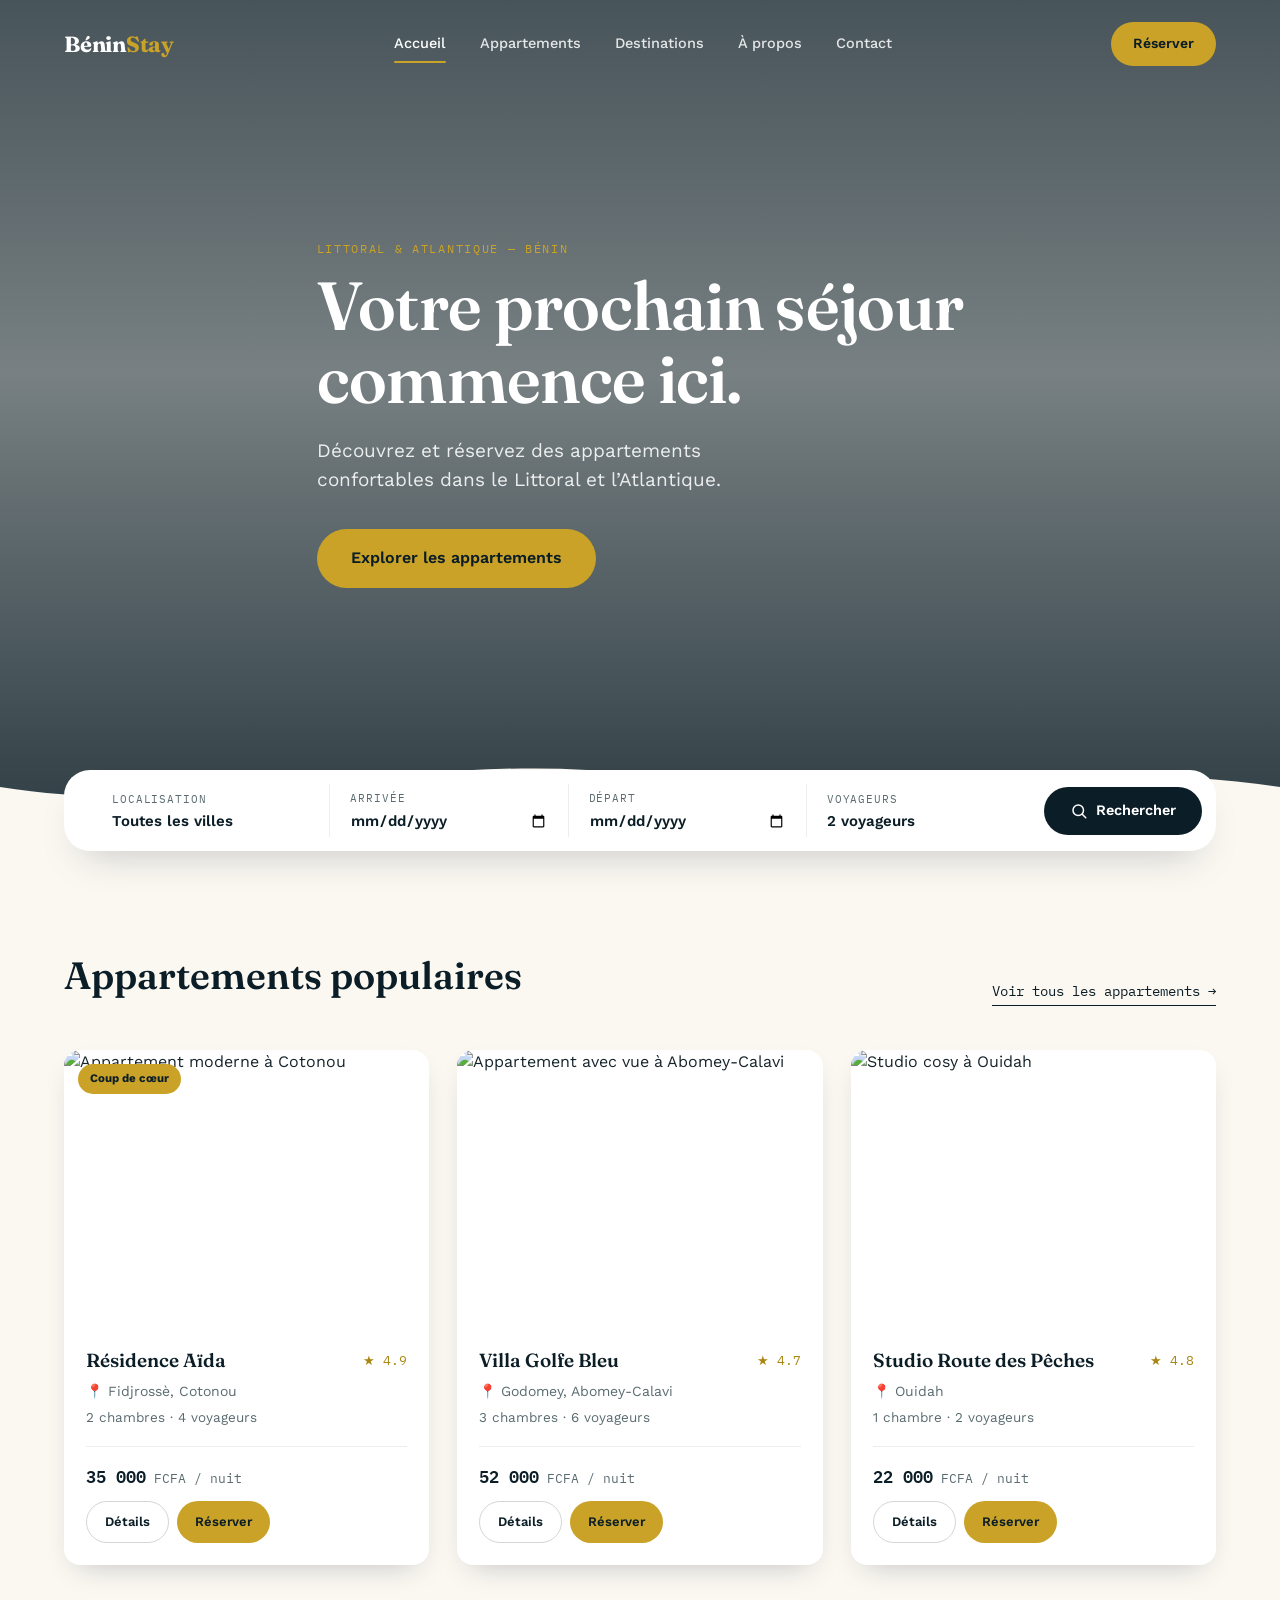
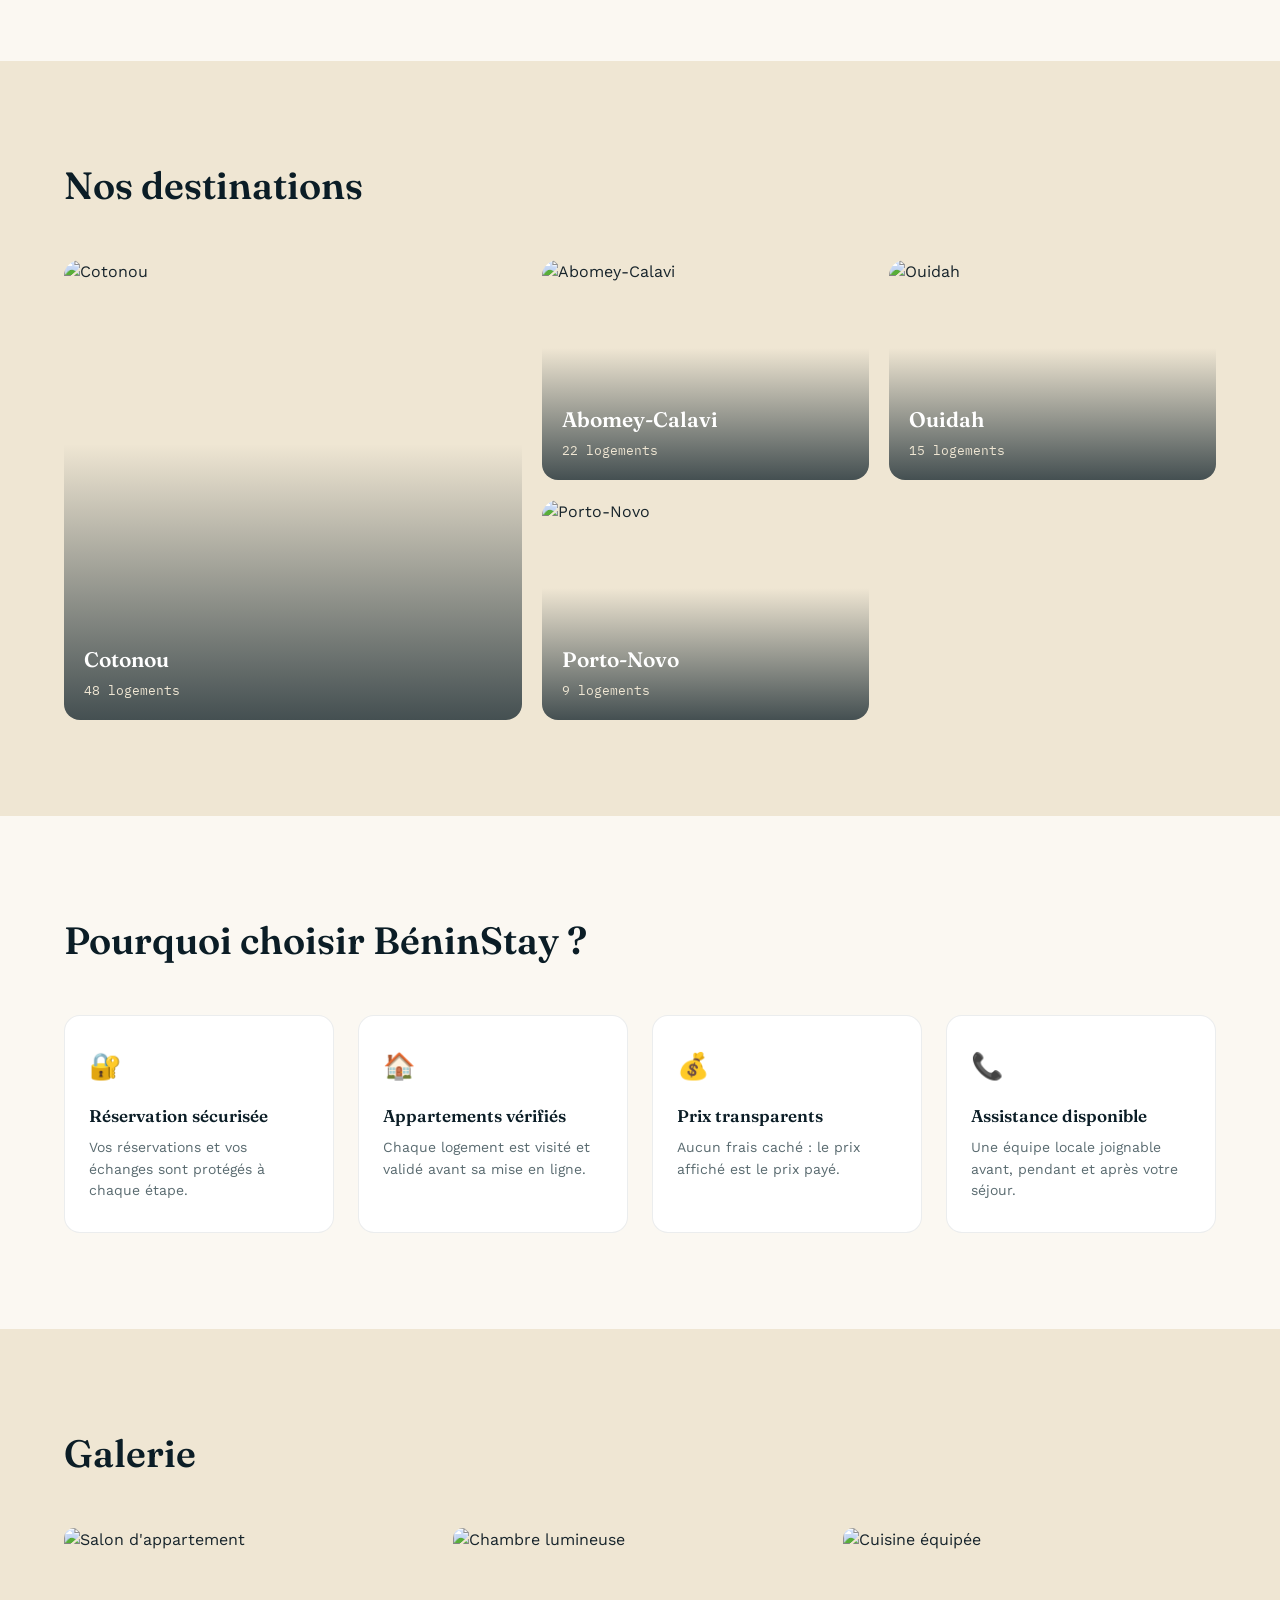
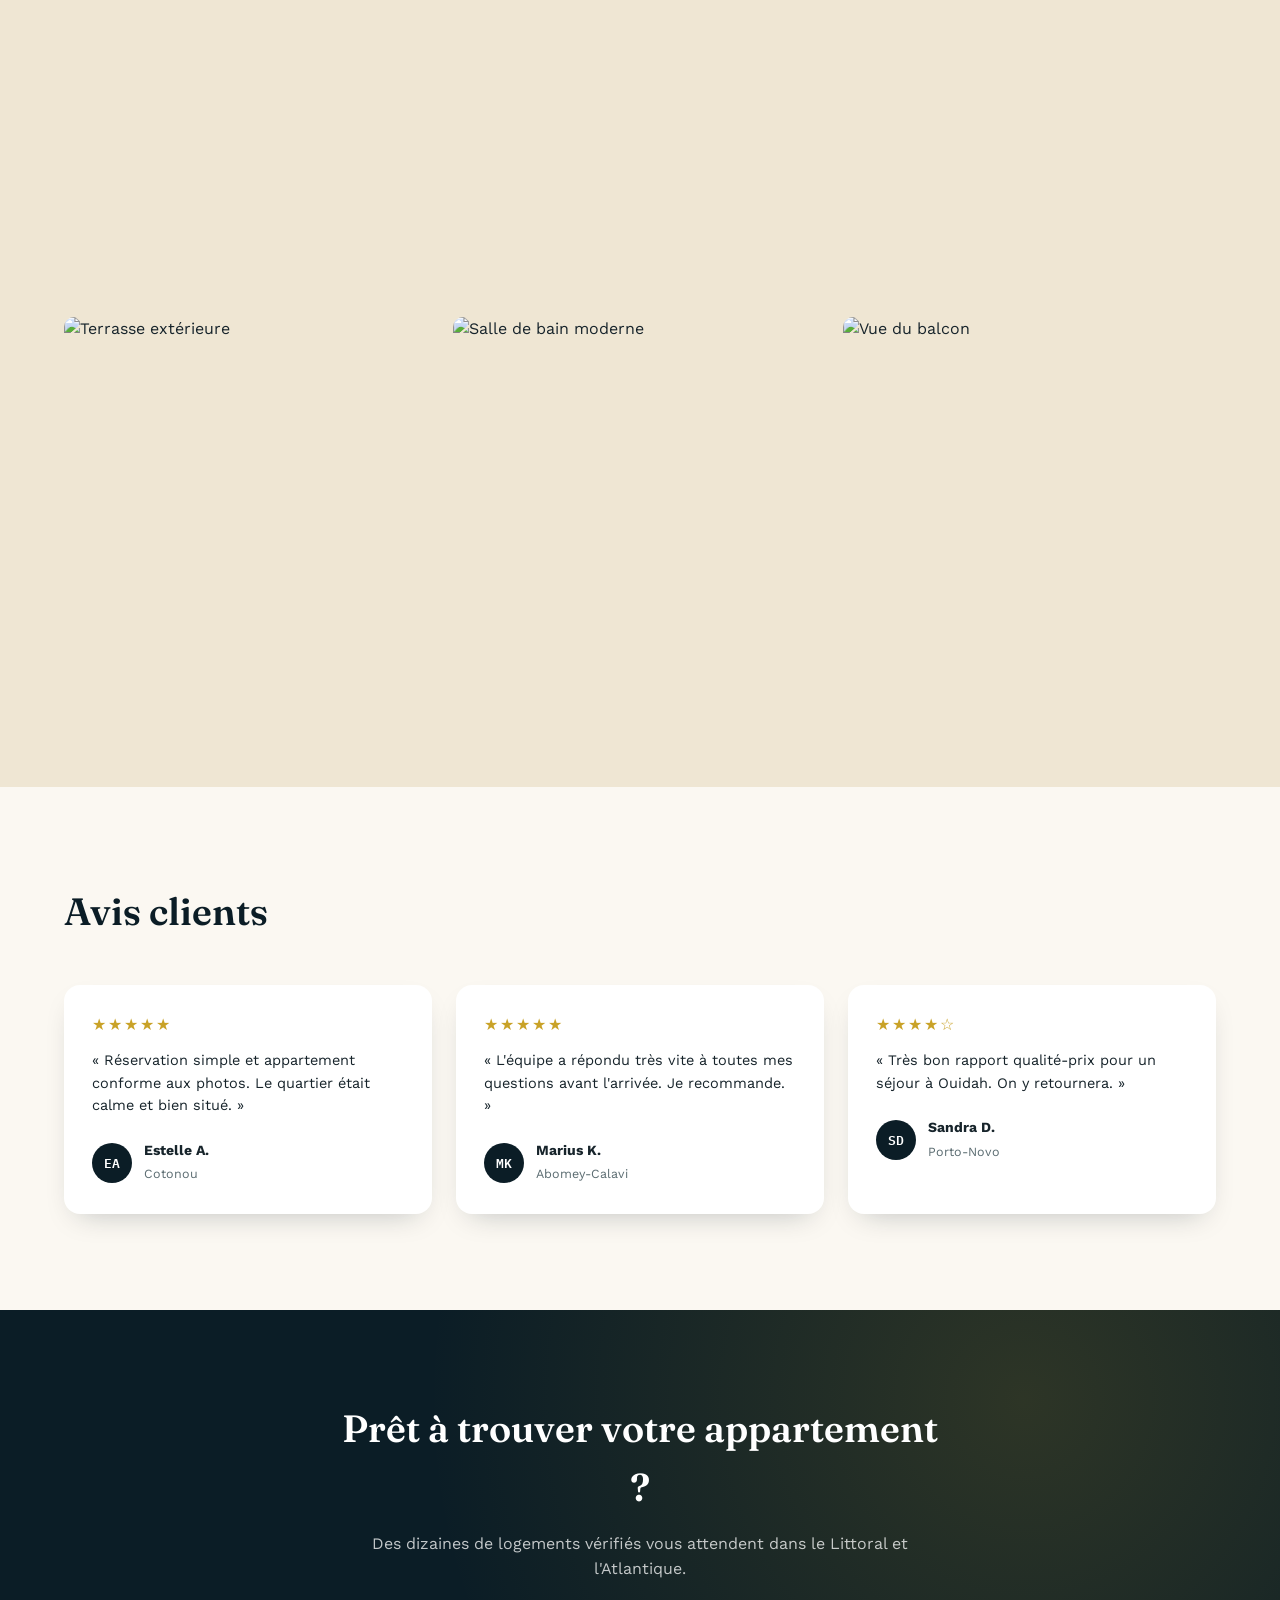
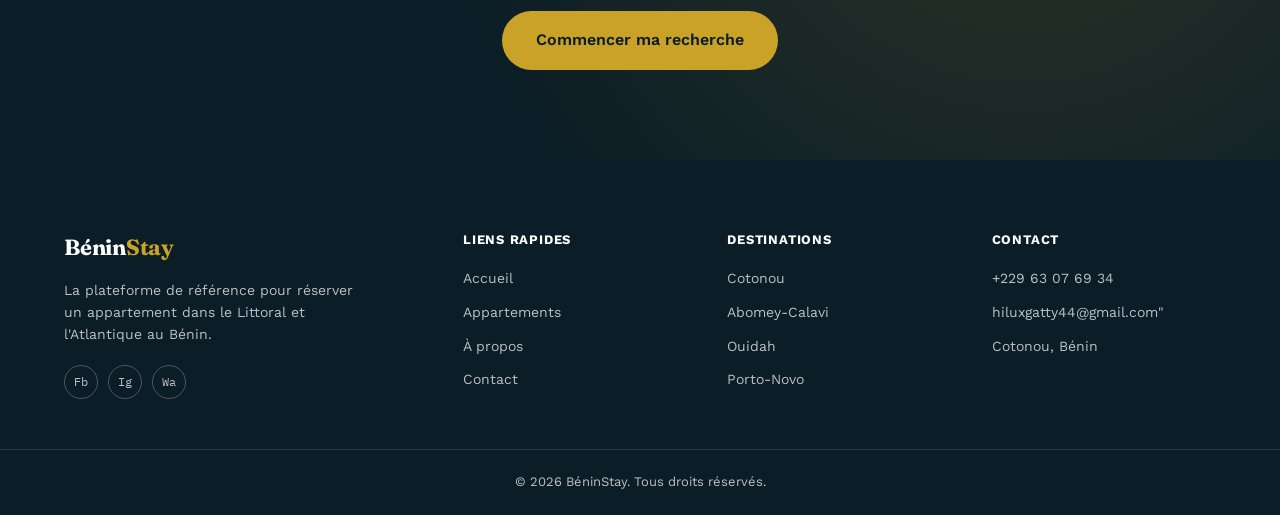
==== index.html @ 26cde263 "Add files via upload" ====
<!DOCTYPE html>
<html lang="fr">

<head>
  <meta charset="UTF-8">
  <meta name="viewport" content="width=device-width, initial-scale=1.0">
  <title>BéninStay — Votre prochain séjour commence ici</title>

  <!-- Polices Google Fonts : Fraunces (titres) + Work Sans (texte) + IBM Plex Mono (prix / données) -->
  <link rel="preconnect" href="https://fonts.googleapis.com">
  <link rel="preconnect" href="https://fonts.gstatic.com" crossorigin>
  <link
    href="https://fonts.googleapis.com/css2?family=Fraunces:ital,opsz,wght@0,9..144,400;0,9..144,600;0,9..144,700;1,9..144,500&family=Work+Sans:wght@400;500;600;700&family=IBM+Plex+Mono:wght@500&display=swap"
    rel="stylesheet">

  <link rel="stylesheet" href="css/style.css">
</head>

<body>

  <!-- ============================== -->
  <!-- NAVBAR -->
  <!-- ============================== -->
  <header class="navbar" id="navbar">
    <div class="navbar__inner">
      <a href="index.html" class="navbar__logo">Bénin<span>Stay</span></a>

      <nav class="navbar__links" id="navLinks">
        <a href="index.html" class="active">Accueil</a>
        <a href="appartements.html">Appartements</a>
        <a href="index.html#destinations">Destinations</a>
        <a href="index.html#apropos">À propos</a>
        <a href="contact.html">Contact</a>
      </nav>

      <div class="navbar__actions">
        <a href="appartements.html" class="btn btn--gold navbar__cta">Réserver</a>
        <!-- Bouton menu mobile (le comportement JS sera ajouté à l'étape suivante) -->
        <button class="navbar__burger" id="navBurger" aria-label="Ouvrir le menu" aria-expanded="false">
          <span></span>
          <span></span>
          <span></span>
        </button>
      </div>
    </div>
  </header>

  <!-- ============================== -->
  <!-- HERO -->
  <!-- ============================== -->
  <section class="hero">
    <div class="hero__media" aria-hidden="true"></div>
    <div class="hero__overlay" aria-hidden="true"></div>

    <div class="hero__content">
      <p class="eyebrow eyebrow--light">Littoral &amp; Atlantique — Bénin</p>
      <h1 class="hero__title">Votre prochain séjour<br> commence ici.</h1>
      <p class="hero__subtitle">Découvrez et réservez des appartements confortables dans le Littoral et l’Atlantique.
      </p>
      <a href="appartements.html" class="btn btn--gold btn--lg">Explorer les appartements</a>
    </div>

    <!-- Signature visuelle : la ligne de côte du golfe de Guinée, qui sépare le hero du reste du site -->
    <svg class="hero__coastline" viewBox="0 0 1440 120" preserveAspectRatio="none" aria-hidden="true">
      <path d="M0,64 C240,110 480,10 720,48 C960,86 1200,20 1440,64 L1440,120 L0,120 Z"></path>
    </svg>
  </section>

  <!-- ============================== -->
  <!-- BARRE DE RECHERCHE -->
  <!-- ============================== -->
  <section class="search-wrap">
    <form class="search-bar" id="searchForm">
      <div class="search-field">
        <label for="searchLocation">Localisation</label>
        <select id="searchLocation" name="localisation">
          <option value="">Toutes les villes</option>
          <option value="cotonou">Cotonou</option>
          <option value="abomey-calavi">Abomey-Calavi</option>
          <option value="ouidah">Ouidah</option>
          <option value="porto-novo">Porto-Novo</option>
          <option value="grand-popo">Grand-Popo</option>
        </select>
      </div>

      <div class="search-divider" aria-hidden="true"></div>

      <div class="search-field">
        <label for="searchCheckin">Arrivée</label>
        <input type="date" id="searchCheckin" name="arrivee">
      </div>

      <div class="search-divider" aria-hidden="true"></div>

      <div class="search-field">
        <label for="searchCheckout">Départ</label>
        <input type="date" id="searchCheckout" name="depart">
      </div>

      <div class="search-divider" aria-hidden="true"></div>

      <div class="search-field">
        <label for="searchGuests">Voyageurs</label>
        <select id="searchGuests" name="voyageurs">
          <option value="1">1 voyageur</option>
          <option value="2" selected>2 voyageurs</option>
          <option value="3">3 voyageurs</option>
          <option value="4">4 voyageurs</option>
          <option value="5+">5 voyageurs et +</option>
        </select>
      </div>

      <button type="submit" class="search-submit" aria-label="Rechercher">
        <svg width="18" height="18" viewBox="0 0 24 24" fill="none" aria-hidden="true">
          <circle cx="11" cy="11" r="7" stroke="currentColor" stroke-width="2" />
          <path d="M21 21L16.65 16.65" stroke="currentColor" stroke-width="2" stroke-linecap="round" />
        </svg>
        <span>Rechercher</span>
      </button>
    </form>
  </section>

  <!-- ============================== -->
  <!-- APPARTEMENTS POPULAIRES -->
  <!-- ============================== -->
  <section class="section" id="appartements">
    <div class="section__head">
      <div>

        <h2 class="section__title">Appartements populaires</h2>
      </div>
      <a href="appartements.html" class="link-arrow">Voir tous les appartements →</a>
    </div>

    <div class="cards-grid">

      <!-- Carte appartement 1 -->
      <article class="apt-card">
        <div class="apt-card__media">
          <img src="https://images.unsplash.com/photo-1502672260266-1c1ef2d93688?auto=format&fit=crop&w=800&q=80"
            alt="Appartement moderne à Cotonou">
          <span class="apt-card__badge">Coup de cœur</span>
        </div>
        <div class="apt-card__body">
          <div class="apt-card__top">
            <h3>Résidence Aïda</h3>
            <span class="apt-card__rating">★ 4.9</span>
          </div>
          <p class="apt-card__location">📍 Fidjrossè, Cotonou</p>
          <p class="apt-card__meta">2 chambres · 4 voyageurs</p>
          <div class="apt-card__bottom">
            <p class="apt-card__price"><span>35 000</span> FCFA / nuit</p>
            <div class="apt-card__actions">
              <a href="details.html" class="btn btn--ghost btn--sm">Détails</a>
              <a href="reservation.html" class="btn btn--gold btn--sm">Réserver</a>
            </div>
          </div>
        </div>
      </article>

      <!-- Carte appartement 2 -->
      <article class="apt-card">
        <div class="apt-card__media">
          <img src="https://images.unsplash.com/photo-1522708323590-d24dbb6b0267?auto=format&fit=crop&w=800&q=80"
            alt="Appartement avec vue à Abomey-Calavi">
        </div>
        <div class="apt-card__body">
          <div class="apt-card__top">
            <h3>Villa Golfe Bleu</h3>
            <span class="apt-card__rating">★ 4.7</span>
          </div>
          <p class="apt-card__location">📍 Godomey, Abomey-Calavi</p>
          <p class="apt-card__meta">3 chambres · 6 voyageurs</p>
          <div class="apt-card__bottom">
            <p class="apt-card__price"><span>52 000</span> FCFA / nuit</p>
            <div class="apt-card__actions">
              <a href="details.html" class="btn btn--ghost btn--sm">Détails</a>
              <a href="reservation.html" class="btn btn--gold btn--sm">Réserver</a>
            </div>
          </div>
        </div>
      </article>

      <!-- Carte appartement 3 -->
      <article class="apt-card">
        <div class="apt-card__media">
          <img src="https://images.unsplash.com/photo-1560448204-e02f11c3d0e2?auto=format&fit=crop&w=800&q=80"
            alt="Studio cosy à Ouidah">
        </div>
        <div class="apt-card__body">
          <div class="apt-card__top">
            <h3>Studio Route des Pêches</h3>
            <span class="apt-card__rating">★ 4.8</span>
          </div>
          <p class="apt-card__location">📍 Ouidah</p>
          <p class="apt-card__meta">1 chambre · 2 voyageurs</p>
          <div class="apt-card__bottom">
            <p class="apt-card__price"><span>22 000</span> FCFA / nuit</p>
            <div class="apt-card__actions">
              <a href="details.html" class="btn btn--ghost btn--sm">Détails</a>
              <a href="reservation.html" class="btn btn--gold btn--sm">Réserver</a>
            </div>
          </div>
        </div>
      </article>

    </div>
  </section>

  <!-- ============================== -->
  <!-- DESTINATIONS -->
  <!-- ============================== -->
  <section class="section section--tint" id="destinations">
    <div class="section__head">
      <div>

        <h2 class="section__title">Nos destinations</h2>
      </div>
    </div>

    <div class="dest-grid">
      <a href="appartements.html" class="dest-card dest-card--lg">
        <img src="https://images.unsplash.com/photo-1580746738099-8b9a5137ac93?auto=format&fit=crop&w=900&q=80"
          alt="Cotonou">
        <div class="dest-card__label">
          <h3>Cotonou</h3>
          <span>48 logements</span>
        </div>
      </a>
      <a href="appartements.html" class="dest-card">
        <img src="https://images.unsplash.com/photo-1571003123894-1f0594d2b5d9?auto=format&fit=crop&w=600&q=80"
          alt="Abomey-Calavi">
        <div class="dest-card__label">
          <h3>Abomey-Calavi</h3>
          <span>22 logements</span>
        </div>
      </a>
      <a href="appartements.html" class="dest-card">
        <img src="https://images.unsplash.com/photo-1518709268805-4e9042af2176?auto=format&fit=crop&w=600&q=80"
          alt="Ouidah">
        <div class="dest-card__label">
          <h3>Ouidah</h3>
          <span>15 logements</span>
        </div>
      </a>
      <a href="appartements.html" class="dest-card">
        <img src="https://images.unsplash.com/photo-1501594907352-04cda38ebc29?auto=format&fit=crop&w=600&q=80"
          alt="Porto-Novo">
        <div class="dest-card__label">
          <h3>Porto-Novo</h3>
          <span>9 logements</span>
        </div>
      </a>
    </div>
  </section>

  <!-- ============================== -->
  <!-- POURQUOI BÉNINSTAY -->
  <!-- ============================== -->
  <section class="section" id="apropos">
    <div class="section__head">
      <div>

        <h2 class="section__title">Pourquoi choisir BéninStay ?</h2>
      </div>
    </div>

    <div class="features-grid">
      <div class="feature">
        <div class="feature__icon">🔐</div>
        <h3>Réservation sécurisée</h3>
        <p>Vos réservations et vos échanges sont protégés à chaque étape.</p>
      </div>
      <div class="feature">
        <div class="feature__icon">🏠</div>
        <h3>Appartements vérifiés</h3>
        <p>Chaque logement est visité et validé avant sa mise en ligne.</p>
      </div>
      <div class="feature">
        <div class="feature__icon">💰</div>
        <h3>Prix transparents</h3>
        <p>Aucun frais caché : le prix affiché est le prix payé.</p>
      </div>
      <div class="feature">
        <div class="feature__icon">📞</div>
        <h3>Assistance disponible</h3>
        <p>Une équipe locale joignable avant, pendant et après votre séjour.</p>
      </div>
    </div>
  </section>

  <!-- ============================== -->
  <!-- GALERIE -->
  <!-- ============================== -->
  <section class="section section--tint">
    <div class="section__head">
      <div>

        <h2 class="section__title">Galerie</h2>
      </div>
    </div>

    <div class="gallery">
      <div class="gallery__item"><img
          src="https://images.unsplash.com/photo-1505691938895-1758d7feb511?auto=format&fit=crop&w=600&q=80"
          alt="Salon d'appartement"></div>
      <div class="gallery__item"><img
          src="https://images.unsplash.com/photo-1522771739844-6a9f6d5f14af?auto=format&fit=crop&w=600&q=80"
          alt="Chambre lumineuse"></div>
      <div class="gallery__item"><img
          src="https://images.unsplash.com/photo-1493809842364-78817add7ffb?auto=format&fit=crop&w=600&q=80"
          alt="Cuisine équipée"></div>
      <div class="gallery__item"><img
          src="https://images.unsplash.com/photo-1493663284031-b7e3aefcae8e?auto=format&fit=crop&w=600&q=80"
          alt="Terrasse extérieure"></div>
      <div class="gallery__item"><img
          src="https://images.unsplash.com/photo-1484154218962-a197022b5858?auto=format&fit=crop&w=600&q=80"
          alt="Salle de bain moderne"></div>
      <div class="gallery__item"><img
          src="https://images.unsplash.com/photo-1512918728675-ed5a9ecdebfd?auto=format&fit=crop&w=600&q=80"
          alt="Vue du balcon"></div>
    </div>
  </section>

  <!-- ============================== -->
  <!-- AVIS CLIENTS -->
  <!-- ============================== -->
  <section class="section">
    <div class="section__head">
      <div>

        <h2 class="section__title">Avis clients</h2>
      </div>
    </div>

    <div class="testimonials">
      <article class="testimonial">
        <p class="testimonial__stars">★★★★★</p>
        <p class="testimonial__text">« Réservation simple et appartement conforme aux photos. Le quartier était calme et
          bien situé. »</p>
        <div class="testimonial__author">
          <div class="testimonial__avatar">EA</div>
          <div>
            <strong>Estelle A.</strong>
            <span>Cotonou</span>
          </div>
        </div>
      </article>

      <article class="testimonial">
        <p class="testimonial__stars">★★★★★</p>
        <p class="testimonial__text">« L'équipe a répondu très vite à toutes mes questions avant l'arrivée. Je
          recommande. »</p>
        <div class="testimonial__author">
          <div class="testimonial__avatar">MK</div>
          <div>
            <strong>Marius K.</strong>
            <span>Abomey-Calavi</span>
          </div>
        </div>
      </article>

      <article class="testimonial">
        <p class="testimonial__stars">★★★★☆</p>
        <p class="testimonial__text">« Très bon rapport qualité-prix pour un séjour à Ouidah. On y retournera. »</p>
        <div class="testimonial__author">
          <div class="testimonial__avatar">SD</div>
          <div>
            <strong>Sandra D.</strong>
            <span>Porto-Novo</span>
          </div>
        </div>
      </article>
    </div>
  </section>

  <!-- ============================== -->
  <!-- CALL TO ACTION -->
  <!-- ============================== -->
  <section class="cta">
    <div class="cta__inner">
      <h2>Prêt à trouver votre appartement ?</h2>
      <p>Des dizaines de logements vérifiés vous attendent dans le Littoral et l'Atlantique.</p>
      <a href="appartements.html" class="btn btn--gold btn--lg">Commencer ma recherche</a>
    </div>
  </section>

  <!-- ============================== -->
  <!-- FOOTER -->
  <!-- ============================== -->
  <footer class="footer">
    <div class="footer__inner">
      <div class="footer__brand">
        <a href="index.html" class="navbar__logo navbar__logo--footer">Bénin<span>Stay</span></a>
        <p>La plateforme de référence pour réserver un appartement dans le Littoral et l'Atlantique au Bénin.</p>
        <div class="footer__social">
          <a href="#" aria-label="Facebook">Fb</a>
          <a href="#" aria-label="Instagram">Ig</a>
          <a href="#" aria-label="WhatsApp">Wa</a>
        </div>
      </div>

      <div class="footer__col">
        <h4>Liens rapides</h4>
        <a href="index.html">Accueil</a>
        <a href="appartements.html">Appartements</a>
        <a href="index.html#apropos">À propos</a>
        <a href="contact.html">Contact</a>
      </div>

      <div class="footer__col">
        <h4>Destinations</h4>
        <a href="appartements.html">Cotonou</a>
        <a href="appartements.html">Abomey-Calavi</a>
        <a href="appartements.html">Ouidah</a>
        <a href="appartements.html">Porto-Novo</a>
      </div>

      <div class="footer__col">
        <h4>Contact</h4>
        <a href="tel:+2290163076934">+229 63 07 69 34</a>
        <a href="hiluxgatty44@gmail.com">hiluxgatty44@gmail.com"</a>
        <span>Cotonou, Bénin</span>
      </div>
    </div>

    <div class="footer__bottom">
      <p>© 2026 BéninStay. Tous droits réservés.</p>
    </div>
  </footer>

  <script src="js/script.js"></script>
</body>

</html>
---- css/style.css ----
/* ====================================================================
   BÉNINSTAY — style.css
   Palette : nuit du golfe (bleu très foncé), sable clair, or, teal océan
   Typo : Fraunces (titres) / Work Sans (texte) / IBM Plex Mono (prix)
   ==================================================================== */

/* ---------- 1. VARIABLES ---------- */
:root {
  /* Couleurs */
  --color-ink: #0B1D26;        /* bleu nuit profond - fonds sombres, texte fort */
  --color-ink-soft: #16303D;   /* variante un peu plus claire pour dégradés */
  --color-sand: #FBF8F2;       /* fond clair principal */
  --color-sand-deep: #EFE6D3;  /* fond clair alterné (sections "tint") */
  --color-gold: #C9A227;       /* accent chaleureux - CTA, prix, détails */
  --color-gold-dark: #A9860F;
  --color-teal: #1F6F63;       /* accent océan - liens, badges */
  --color-text: #17242B;       /* texte principal sur fond clair */
  --color-text-muted: #5A6B70;
  --color-white: #FFFFFF;

  /* Typo */
  --font-display: "Fraunces", serif;
  --font-body: "Work Sans", sans-serif;
  --font-mono: "IBM Plex Mono", monospace;

  /* Rayons / ombres */
  --radius-sm: 10px;
  --radius-md: 16px;
  --radius-lg: 26px;
  --shadow-soft: 0 20px 40px -20px rgba(11, 29, 38, 0.25);
  --shadow-card: 0 12px 30px -14px rgba(11, 29, 38, 0.28);

  --container-w: 1200px;
}

/* ---------- 2. RESET ---------- */
* { margin: 0; padding: 0; box-sizing: border-box; }

html { scroll-behavior: smooth; }

body {
  font-family: var(--font-body);
  color: var(--color-text);
  background: var(--color-sand);
  line-height: 1.55;
  overflow-x: hidden; /* évite tout débordement horizontal sur mobile */
}

img { display: block; max-width: 100%; }

a { text-decoration: none; color: inherit; }

ul { list-style: none; }

button { font-family: inherit; cursor: pointer; border: none; background: none; }

h1, h2, h3 { font-family: var(--font-display); font-weight: 600; color: var(--color-ink); }

/* conteneur générique centré */
.section {
  padding: 96px 24px;
  max-width: var(--container-w);
  margin: 0 auto;
}
.section--tint { background: var(--color-sand-deep); max-width: none; padding-left: 0; padding-right: 0; }
.section--tint > * { max-width: var(--container-w); margin-left: auto; margin-right: auto; padding-left: 24px; padding-right: 24px; }

.eyebrow {
  font-family: var(--font-mono);
  font-size: 12px;
  letter-spacing: 0.14em;
  text-transform: uppercase;
  color: var(--color-teal);
  margin-bottom: 10px;
}
.eyebrow--light { color: var(--color-gold); }

.section__head {
  display: flex;
  align-items: flex-end;
  justify-content: space-between;
  gap: 24px;
  margin-bottom: 44px;
  flex-wrap: wrap;
}
.section__title { font-size: clamp(28px, 3.4vw, 38px); }

.link-arrow {
  font-family: var(--font-mono);
  font-size: 14px;
  color: var(--color-ink);
  border-bottom: 1px solid var(--color-ink);
  padding-bottom: 2px;
  white-space: nowrap;
  transition: color .2s ease, border-color .2s ease;
}
.link-arrow:hover { color: var(--color-gold-dark); border-color: var(--color-gold-dark); }

/* ---------- 3. BOUTONS ---------- */
.btn {
  display: inline-flex;
  align-items: center;
  justify-content: center;
  gap: 8px;
  padding: 14px 28px;
  border-radius: 999px;
  font-weight: 600;
  font-size: 15px;
  transition: transform .2s ease, box-shadow .2s ease, background .2s ease, color .2s ease;
  white-space: nowrap;
}
.btn--gold {
  background: var(--color-gold);
  color: var(--color-ink);
}
.btn--gold:hover { background: var(--color-gold-dark); transform: translateY(-2px); box-shadow: var(--shadow-soft); }

.btn--ghost {
  background: transparent;
  color: var(--color-ink);
  border: 1.5px solid rgba(11, 29, 38, 0.18);
}
.btn--ghost:hover { border-color: var(--color-ink); }

.btn--lg { padding: 17px 34px; font-size: 16px; }
.btn--sm { padding: 10px 18px; font-size: 13px; }

/* ---------- 4. NAVBAR ---------- */
.navbar {
  position: fixed;
  top: 0;
  left: 0;
  right: 0;
  z-index: 100;
  padding: 22px 0;
  transition: background .3s ease, padding .3s ease, box-shadow .3s ease;
}
.navbar__inner {
  max-width: var(--container-w);
  margin: 0 auto;
  padding: 0 24px;
  display: flex;
  align-items: center;
  justify-content: space-between;
  gap: 24px;
}

.navbar__logo {
  font-family: var(--font-display);
  font-size: 22px;
  font-weight: 700;
  color: var(--color-white);
  letter-spacing: -0.01em;
}
.navbar__logo span { color: var(--color-gold); }
.navbar__logo--footer { color: var(--color-white); }

.navbar__links {
  display: flex;
  align-items: center;
  gap: 34px;
}
.navbar__links a {
  font-size: 14.5px;
  font-weight: 500;
  color: rgba(255,255,255,0.85);
  position: relative;
  padding: 4px 0;
}
.navbar__links a.active,
.navbar__links a:hover { color: var(--color-white); }
.navbar__links a.active::after {
  content: "";
  position: absolute;
  left: 0; right: 0; bottom: -4px;
  height: 2px;
  background: var(--color-gold);
  border-radius: 2px;
}

.navbar__actions { display: flex; align-items: center; gap: 18px; }
.navbar__cta { padding: 11px 22px; font-size: 14px; }

/* burger (mobile) : structure prête, comportement ajouté à l'étape JS */
.navbar__burger {
  display: none;
  flex-direction: column;
  gap: 5px;
  width: 26px;
}
.navbar__burger span {
  height: 2px;
  width: 100%;
  background: var(--color-white);
  border-radius: 2px;
}

/* état "scrolled" : sera ajouté en JS pour rendre la navbar opaque au défilement */
.navbar.is-scrolled {
  background: rgba(11, 29, 38, 0.92);
  backdrop-filter: blur(10px);
  padding: 14px 0;
  box-shadow: var(--shadow-card);
}

/* ---------- 5. HERO ---------- */
.hero {
  position: relative;
  min-height: 92vh;
  display: flex;
  align-items: center;
  overflow: hidden;
}
.hero__media {
  position: absolute;
  inset: 0;
  background-image: url("https://images.unsplash.com/photo-1600607687939-ce8a6c25118c?auto=format&fit=crop&w=1600&q=80");
  background-size: cover;
  background-position: center;
  transform: scale(1.06);
  animation: heroZoom 16s ease-in-out infinite alternate;
}
@keyframes heroZoom {
  from { transform: scale(1.06); }
  to   { transform: scale(1); }
}
.hero__overlay {
  position: absolute;
  inset: 0;
  background: linear-gradient(180deg, rgba(11,29,38,0.75) 0%, rgba(11,29,38,0.55) 45%, rgba(11,29,38,0.85) 100%);
}

.hero__content {
  position: relative;
  z-index: 2;
  max-width: var(--container-w);
  margin: 0 auto;
  padding: 0 24px;
  color: var(--color-white);
  animation: heroRise 1s ease both;
}
@keyframes heroRise {
  from { opacity: 0; transform: translateY(18px); }
  to   { opacity: 1; transform: translateY(0); }
}

.hero__title {
  color: var(--color-white);
  font-size: clamp(38px, 6vw, 68px);
  line-height: 1.08;
  letter-spacing: -0.01em;
  margin-bottom: 20px;
}
.hero__subtitle {
  font-size: clamp(16px, 1.6vw, 19px);
  color: rgba(255,255,255,0.88);
  max-width: 480px;
  margin-bottom: 34px;
}

/* signature : ligne de côte du golfe de Guinée en bas du hero */
.hero__coastline {
  position: absolute;
  left: 0; right: 0; bottom: -1px;
  width: 100%;
  height: 90px;
  fill: var(--color-sand);
  z-index: 2;
}

/* ---------- 6. BARRE DE RECHERCHE ---------- */
.search-wrap {
  position: relative;
  z-index: 5;
  max-width: var(--container-w);
  margin: -58px auto 0;
  padding: 0 24px;
}
.search-bar {
  background: var(--color-white);
  border-radius: var(--radius-lg);
  box-shadow: var(--shadow-soft);
  padding: 14px 14px 14px 28px;
  display: flex;
  align-items: center;
  gap: 0;
}
.search-field {
  flex: 1;
  display: flex;
  flex-direction: column;
  gap: 4px;
  padding: 6px 20px;
}
.search-field label {
  font-family: var(--font-mono);
  font-size: 11px;
  text-transform: uppercase;
  letter-spacing: 0.08em;
  color: var(--color-text-muted);
}
.search-field select,
.search-field input {
  border: none;
  font-family: var(--font-body);
  font-size: 15px;
  font-weight: 600;
  color: var(--color-ink);
  background: transparent;
  appearance: none;
}
.search-field select:focus,
.search-field input:focus { outline: none; }

.search-divider {
  width: 1px;
  align-self: stretch;
  background: rgba(11,29,38,0.08);
}

.search-submit {
  display: flex;
  align-items: center;
  gap: 8px;
  background: var(--color-ink);
  color: var(--color-white);
  padding: 15px 26px;
  border-radius: 999px;
  font-weight: 600;
  font-size: 14.5px;
  flex-shrink: 0;
  transition: background .2s ease, transform .2s ease;
}
.search-submit:hover { background: var(--color-teal); transform: translateY(-2px); }

/* ---------- 7. CARTES APPARTEMENT ---------- */
.cards-grid {
  display: grid;
  grid-template-columns: repeat(3, 1fr);
  gap: 28px;
}

.apt-card {
  background: var(--color-white);
  border-radius: var(--radius-md);
  overflow: hidden;
  box-shadow: var(--shadow-card);
  transition: transform .3s ease, box-shadow .3s ease;
}
.apt-card:hover {
  transform: translateY(-6px);
  box-shadow: 0 24px 44px -18px rgba(11,29,38,0.32);
}

.apt-card__media { position: relative; aspect-ratio: 4/3; overflow: hidden; }
.apt-card__media img { width: 100%; height: 100%; object-fit: cover; transition: transform .5s ease; }
.apt-card:hover .apt-card__media img { transform: scale(1.08); }

.apt-card__badge {
  position: absolute;
  top: 14px; left: 14px;
  background: var(--color-gold);
  color: var(--color-ink);
  font-size: 11.5px;
  font-weight: 700;
  padding: 6px 12px;
  border-radius: 999px;
}

.apt-card__body { padding: 22px; }
.apt-card__top { display: flex; align-items: center; justify-content: space-between; gap: 10px; margin-bottom: 6px; }
.apt-card__top h3 { font-size: 19px; }
.apt-card__rating { font-family: var(--font-mono); font-size: 13px; color: var(--color-gold-dark); }

.apt-card__location { font-size: 14px; color: var(--color-text-muted); margin-bottom: 4px; }
.apt-card__meta { font-size: 13.5px; color: var(--color-text-muted); margin-bottom: 18px; }

.apt-card__bottom {
  display: flex;
  align-items: center;
  justify-content: space-between;
  gap: 12px;
  padding-top: 16px;
  border-top: 1px solid rgba(11,29,38,0.08);
  flex-wrap: wrap;
}
.apt-card__price { font-family: var(--font-mono); font-size: 13px; color: var(--color-text-muted); }
.apt-card__price span { font-size: 17px; font-weight: 600; color: var(--color-ink); }
.apt-card__actions { display: flex; gap: 8px; }

/* ---------- 8. DESTINATIONS ---------- */
.dest-grid {
  display: grid;
  grid-template-columns: 1.4fr 1fr 1fr;
  grid-template-rows: 1fr 1fr;
  gap: 20px;
}
.dest-card--lg { grid-row: span 2; }

.dest-card {
  position: relative;
  border-radius: var(--radius-md);
  overflow: hidden;
  min-height: 220px;
  display: block;
}
.dest-card img { width: 100%; height: 100%; object-fit: cover; position: absolute; inset: 0; transition: transform .5s ease; }
.dest-card:hover img { transform: scale(1.07); }
.dest-card::after {
  content: "";
  position: absolute; inset: 0;
  background: linear-gradient(180deg, rgba(11,29,38,0) 40%, rgba(11,29,38,0.75) 100%);
}
.dest-card__label {
  position: absolute; left: 20px; bottom: 18px; z-index: 2;
  color: var(--color-white);
}
.dest-card__label h3 { color: var(--color-white); font-size: 21px; margin-bottom: 2px; }
.dest-card__label span { font-family: var(--font-mono); font-size: 12.5px; color: var(--color-sand-deep); }

/* ---------- 9. POURQUOI BÉNINSTAY ---------- */
.features-grid {
  display: grid;
  grid-template-columns: repeat(4, 1fr);
  gap: 24px;
}
.feature {
  background: var(--color-white);
  border: 1px solid rgba(11,29,38,0.08);
  border-radius: var(--radius-md);
  padding: 30px 24px;
  transition: transform .25s ease, box-shadow .25s ease;
}
.feature:hover { transform: translateY(-4px); box-shadow: var(--shadow-card); }
.feature__icon { font-size: 26px; margin-bottom: 16px; }
.feature h3 { font-size: 17px; margin-bottom: 8px; }
.feature p { font-size: 14px; color: var(--color-text-muted); }

/* ---------- 10. GALERIE ---------- */
.gallery {
  display: grid;
  grid-template-columns: repeat(3, 1fr);
  gap: 16px;
}
.gallery__item { border-radius: var(--radius-sm); overflow: hidden; aspect-ratio: 1/1; }
.gallery__item img { width: 100%; height: 100%; object-fit: cover; transition: transform .5s ease, filter .5s ease; }
.gallery__item:hover img { transform: scale(1.1); }

/* ---------- 11. AVIS CLIENTS ---------- */
.testimonials {
  display: grid;
  grid-template-columns: repeat(3, 1fr);
  gap: 24px;
}
.testimonial {
  background: var(--color-white);
  border-radius: var(--radius-md);
  padding: 28px;
  box-shadow: var(--shadow-card);
}
.testimonial__stars { color: var(--color-gold); letter-spacing: 2px; margin-bottom: 12px; }
.testimonial__text { font-size: 14.5px; color: var(--color-text); margin-bottom: 22px; }
.testimonial__author { display: flex; align-items: center; gap: 12px; }
.testimonial__avatar {
  width: 40px; height: 40px; border-radius: 50%;
  background: var(--color-ink);
  color: var(--color-white);
  display: flex; align-items: center; justify-content: center;
  font-family: var(--font-mono); font-size: 13px; font-weight: 600;
  flex-shrink: 0;
}
.testimonial__author strong { display: block; font-size: 14px; }
.testimonial__author span { font-size: 12.5px; color: var(--color-text-muted); }

/* ---------- 12. CALL TO ACTION ---------- */
.cta {
  background: var(--color-ink);
  background-image: radial-gradient(circle at 80% 20%, rgba(201,162,39,0.18), transparent 55%);
  padding: 90px 24px;
  text-align: center;
}
.cta__inner { max-width: 620px; margin: 0 auto; }
.cta h2 { color: var(--color-white); font-size: clamp(26px, 3.6vw, 38px); margin-bottom: 14px; }
.cta p { color: rgba(255,255,255,0.75); margin-bottom: 30px; font-size: 16px; }

/* ---------- 13. FOOTER ---------- */
.footer { background: var(--color-ink); color: rgba(255,255,255,0.72); padding-top: 70px; }
.footer__inner {
  max-width: var(--container-w);
  margin: 0 auto;
  padding: 0 24px 50px;
  display: grid;
  grid-template-columns: 1.6fr 1fr 1fr 1fr;
  gap: 40px;
}
.footer__brand p { font-size: 14px; margin: 16px 0 20px; max-width: 300px; }
.footer__social { display: flex; gap: 10px; }
.footer__social a {
  width: 34px; height: 34px; border-radius: 50%;
  border: 1px solid rgba(255,255,255,0.25);
  display: flex; align-items: center; justify-content: center;
  font-size: 12px; font-family: var(--font-mono);
  transition: background .2s ease, border-color .2s ease;
}
.footer__social a:hover { background: var(--color-gold); border-color: var(--color-gold); color: var(--color-ink); }

.footer__col { display: flex; flex-direction: column; gap: 12px; }
.footer__col h4 { color: var(--color-white); font-family: var(--font-body); font-size: 13px; text-transform: uppercase; letter-spacing: 0.06em; margin-bottom: 6px; }
.footer__col a, .footer__col span { font-size: 14px; }
.footer__col a:hover { color: var(--color-white); }

.footer__bottom {
  border-top: 1px solid rgba(255,255,255,0.12);
  padding: 22px 24px;
  text-align: center;
  font-size: 13px;
}

/* ---------- 14. EN-TÊTE DE PAGE (page-header) ---------- */
.page-header {
  position: relative;
  background: var(--color-ink);
  background-image: radial-gradient(circle at 15% 20%, rgba(201,162,39,0.16), transparent 55%),
                     radial-gradient(circle at 85% 80%, rgba(31,111,99,0.24), transparent 50%);
  padding: 168px 24px 90px;
  overflow: hidden;
}
.page-header--compact { padding: 150px 24px 64px; }
.page-header__inner { max-width: var(--container-w); margin: 0 auto; }
.page-header h1 { color: var(--color-white); font-size: clamp(30px, 4vw, 44px); margin-bottom: 10px; }
.page-header p { color: rgba(255,255,255,0.72); font-size: 15.5px; max-width: 520px; }

/* ---------- 15. FIL D'ARIANE (breadcrumb) ---------- */
.breadcrumb { background: var(--color-sand-deep); }
.breadcrumb__inner {
  max-width: var(--container-w);
  margin: 0 auto;
  padding: 110px 24px 16px;
  display: flex;
  align-items: center;
  gap: 8px;
  font-family: var(--font-mono);
  font-size: 12.5px;
  color: var(--color-text-muted);
}
.breadcrumb__inner a:hover { color: var(--color-ink); }
.breadcrumb__current { color: var(--color-ink); font-weight: 600; }

/* ---------- 16. FORMULAIRES (partagé : contact, réservation, compte) ---------- */
.form-row { display: grid; grid-template-columns: 1fr 1fr; gap: 18px; }
.form-field { display: flex; flex-direction: column; gap: 7px; margin-bottom: 18px; }
.form-field label {
  font-family: var(--font-mono);
  font-size: 12px;
  text-transform: uppercase;
  letter-spacing: 0.06em;
  color: var(--color-text-muted);
}
.form-field input,
.form-field select,
.form-field textarea {
  border: 1.5px solid rgba(11,29,38,0.14);
  border-radius: var(--radius-sm);
  padding: 13px 16px;
  font-family: var(--font-body);
  font-size: 15px;
  color: var(--color-text);
  background: var(--color-white);
  transition: border-color .2s ease, box-shadow .2s ease;
}
.form-field textarea { resize: vertical; min-height: 90px; }
.form-field input:focus,
.form-field select:focus,
.form-field textarea:focus {
  outline: none;
  border-color: var(--color-gold);
  box-shadow: 0 0 0 3px rgba(201,162,39,0.15);
}
.form-field--error input,
.form-field--error select,
.form-field--error textarea { border-color: #C0392B; }
.form-field__error {
  font-size: 12.5px;
  color: #C0392B;
  display: none;
}
.form-field--error .form-field__error { display: block; }

/* ---------- 17. ESPACE UTILISATEUR (connexion / inscription) ---------- */
.auth {
  padding: 150px 24px 100px;
  max-width: var(--container-w);
  margin: 0 auto;
}
.auth__card {
  display: grid;
  grid-template-columns: 1fr 1.15fr;
  background: var(--color-white);
  border-radius: var(--radius-lg);
  box-shadow: var(--shadow-soft);
  overflow: hidden;
  min-height: 620px;
}

/* panneau visuel gauche */
.auth__visual {
  position: relative;
  background: var(--color-ink);
  background-image:
    linear-gradient(180deg, rgba(11,29,38,0.35) 0%, rgba(11,29,38,0.92) 100%),
    url("https://images.unsplash.com/photo-1590490360182-c33d57733427?auto=format&fit=crop&w=900&q=80");
  background-size: cover;
  background-position: center;
  padding: 46px;
  display: flex;
  flex-direction: column;
  justify-content: space-between;
  color: var(--color-white);
}
.auth__visual-top .navbar__logo { font-size: 24px; }
.auth__visual-quote { max-width: 360px; }
.auth__visual-quote p {
  font-family: var(--font-display);
  font-size: 24px;
  line-height: 1.35;
  margin-bottom: 18px;
}
.auth__visual-stats {
  display: flex;
  gap: 28px;
  font-family: var(--font-mono);
  padding-top: 18px;
  border-top: 1px solid rgba(255,255,255,0.2);
}
.auth__visual-stats strong { display: block; font-size: 20px; color: var(--color-gold); }
.auth__visual-stats span { font-size: 11.5px; color: rgba(255,255,255,0.7); text-transform: uppercase; letter-spacing: 0.06em; }

/* panneau formulaire droit */
.auth__panel {
  padding: 56px 56px 44px;
  display: flex;
  flex-direction: column;
}
.auth__tabs {
  display: flex;
  gap: 6px;
  background: var(--color-sand-deep);
  border-radius: 999px;
  padding: 5px;
  margin-bottom: 34px;
  width: fit-content;
}
.auth__tab {
  padding: 10px 24px;
  border-radius: 999px;
  font-size: 14px;
  font-weight: 600;
  color: var(--color-text-muted);
  transition: background .2s ease, color .2s ease;
}
.auth__tab.is-active { background: var(--color-ink); color: var(--color-white); }

.auth__form { display: none; }
.auth__form.is-active { display: block; animation: authFade .35s ease both; }
@keyframes authFade { from { opacity: 0; transform: translateY(6px); } to { opacity: 1; transform: translateY(0); } }

.auth__form h2 { font-size: 24px; margin-bottom: 6px; }
.auth__form > p { color: var(--color-text-muted); font-size: 14.5px; margin-bottom: 28px; }

.auth__submit { width: 100%; margin-top: 6px; }

.auth__message {
  margin-top: 16px;
  padding: 12px 16px;
  border-radius: var(--radius-sm);
  font-size: 13.5px;
  display: none;
}
.auth__message.is-visible { display: block; }
.auth__message--success { background: rgba(31,111,99,0.12); color: var(--color-teal); }
.auth__message--error { background: rgba(192,57,43,0.1); color: #C0392B; }

.auth__foot {
  margin-top: auto;
  padding-top: 24px;
  font-size: 13px;
  color: var(--color-text-muted);
}

/* ---------- 18. MINI ÉTAT DE CONNEXION (navbar) ---------- */
.navbar__user {
  font-family: var(--font-mono);
  font-size: 13px;
  color: rgba(255,255,255,0.85);
  display: flex;
  align-items: center;
  gap: 12px;
}
.navbar__user button {
  color: rgba(255,255,255,0.6);
  text-decoration: underline;
  font-size: 12.5px;
}
.navbar__user a { color: var(--color-white); font-weight: 600; }
.navbar__user a:hover { color: var(--color-gold); }

/* ---------- 19. MON COMPTE — historique des réservations ---------- */
.account {
  max-width: var(--container-w);
  margin: 0 auto;
  padding: 150px 24px 100px;
}
.account__head {
  display: flex;
  align-items: flex-end;
  justify-content: space-between;
  gap: 20px;
  margin-bottom: 40px;
  flex-wrap: wrap;
}
.account__head h1 { font-size: clamp(26px, 3.2vw, 36px); margin-bottom: 6px; }
.account__head p { color: var(--color-text-muted); font-size: 14.5px; }
.account__logout {
  font-family: var(--font-mono);
  font-size: 13px;
  color: var(--color-text-muted);
  border: 1.5px solid rgba(11,29,38,0.14);
  border-radius: var(--radius-sm);
  padding: 10px 18px;
}
.account__logout:hover { border-color: var(--color-ink); color: var(--color-ink); }

.history-list { display: flex; flex-direction: column; gap: 16px; }
.history-card {
  display: flex;
  align-items: center;
  justify-content: space-between;
  gap: 20px;
  background: var(--color-white);
  border: 1px solid rgba(11,29,38,0.08);
  border-radius: var(--radius-md);
  padding: 24px 28px;
  flex-wrap: wrap;
}
.history-card__main h3 { font-size: 18px; margin-bottom: 4px; }
.history-card__loc { color: var(--color-text-muted); font-size: 13.5px; margin-bottom: 10px; }
.history-card__dates {
  display: flex;
  gap: 18px;
  font-family: var(--font-mono);
  font-size: 12.5px;
  color: var(--color-text-muted);
  flex-wrap: wrap;
}
.history-card__side { text-align: right; }
.history-card__side strong { display: block; font-size: 17px; margin-bottom: 6px; }
.history-card__status {
  font-family: var(--font-mono);
  font-size: 11.5px;
  text-transform: uppercase;
  letter-spacing: 0.05em;
  color: var(--color-gold);
  background: rgba(201,162,39,0.12);
  padding: 5px 10px;
  border-radius: 999px;
}

.account__empty {
  text-align: center;
  padding: 70px 24px;
  background: var(--color-sand-deep);
  border-radius: var(--radius-md);
}
.account__empty h3 { font-size: 20px; margin-bottom: 8px; }
.account__empty p { color: var(--color-text-muted); font-size: 14.5px; margin-bottom: 22px; }

.navbar__login {
  font-size: 14px;
  font-weight: 500;
  color: rgba(255,255,255,0.85);
}
.navbar__login:hover { color: var(--color-white); }

/* ====================================================================
   14. RESPONSIVE
   ==================================================================== */

/* Tablette : 1024px et moins */
@media (max-width: 1024px) {
  .cards-grid { grid-template-columns: repeat(2, 1fr); }
  .features-grid { grid-template-columns: repeat(2, 1fr); }
  .testimonials { grid-template-columns: repeat(2, 1fr); }
  .dest-grid { grid-template-columns: 1fr 1fr; grid-template-rows: auto; }
  .dest-card--lg { grid-row: span 1; min-height: 260px; }
  .footer__inner { grid-template-columns: 1fr 1fr; }
}

/* Tablette portrait / grand mobile : 768px et moins */
@media (max-width: 768px) {
  .navbar__links { display: none; } /* remplacé par le menu mobile à l'étape JS */
  .navbar__burger { display: flex; }

  .hero { min-height: 100vh; }
  .search-wrap { margin-top: -40px; }
  .search-bar {
    flex-direction: column;
    align-items: stretch;
    padding: 10px;
    gap: 4px;
  }
  .search-field { padding: 12px 16px; }
  .search-divider { display: none; }
  .search-submit { width: 100%; justify-content: center; margin-top: 6px; }

  .cards-grid { grid-template-columns: 1fr; }
  .gallery { grid-template-columns: repeat(2, 1fr); }
  .testimonials { grid-template-columns: 1fr; }
  .dest-grid { grid-template-columns: 1fr; }
  .dest-card--lg { min-height: 220px; }

  .section { padding: 64px 20px; }
  .section__head { flex-direction: column; align-items: flex-start; gap: 12px; }
}

/* Mobile : 480px et moins */
@media (max-width: 480px) {
  .features-grid { grid-template-columns: 1fr; }
  .gallery { grid-template-columns: repeat(2, 1fr); }
  .footer__inner { grid-template-columns: 1fr; padding-bottom: 30px; }
  .navbar__cta { display: none; } /* le bouton "Réserver" reste accessible dans le menu mobile */
}

/* Formulaires et espace utilisateur : tablette portrait / mobile */
@media (max-width: 768px) {
  .form-row { grid-template-columns: 1fr; gap: 0; }
  .auth { padding: 130px 16px 60px; }
  .auth__card { grid-template-columns: 1fr; }
  .auth__visual { display: none; } /* priorité au formulaire sur mobile */
  .auth__panel { padding: 40px 26px 36px; }
  .account { padding: 130px 16px 60px; }
  .history-card { flex-direction: column; align-items: flex-start; }
  .history-card__side { text-align: left; }
}
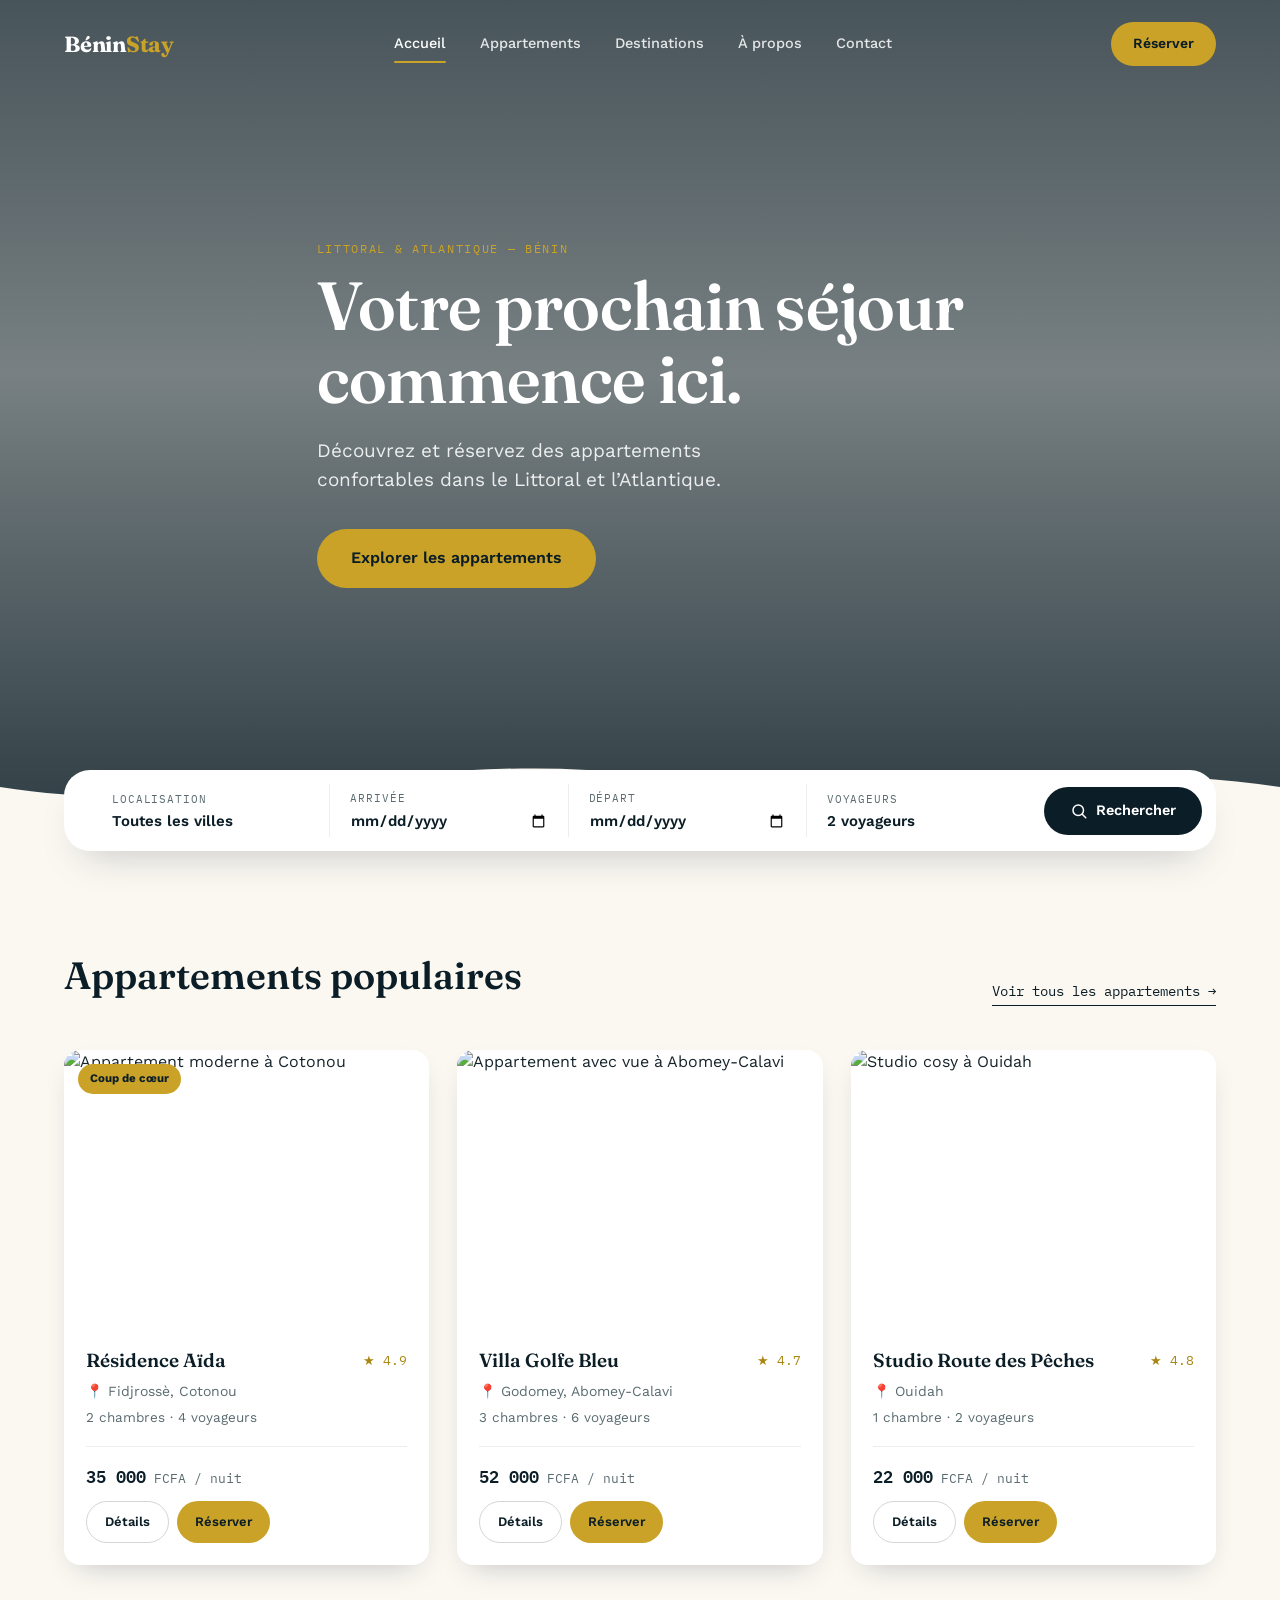
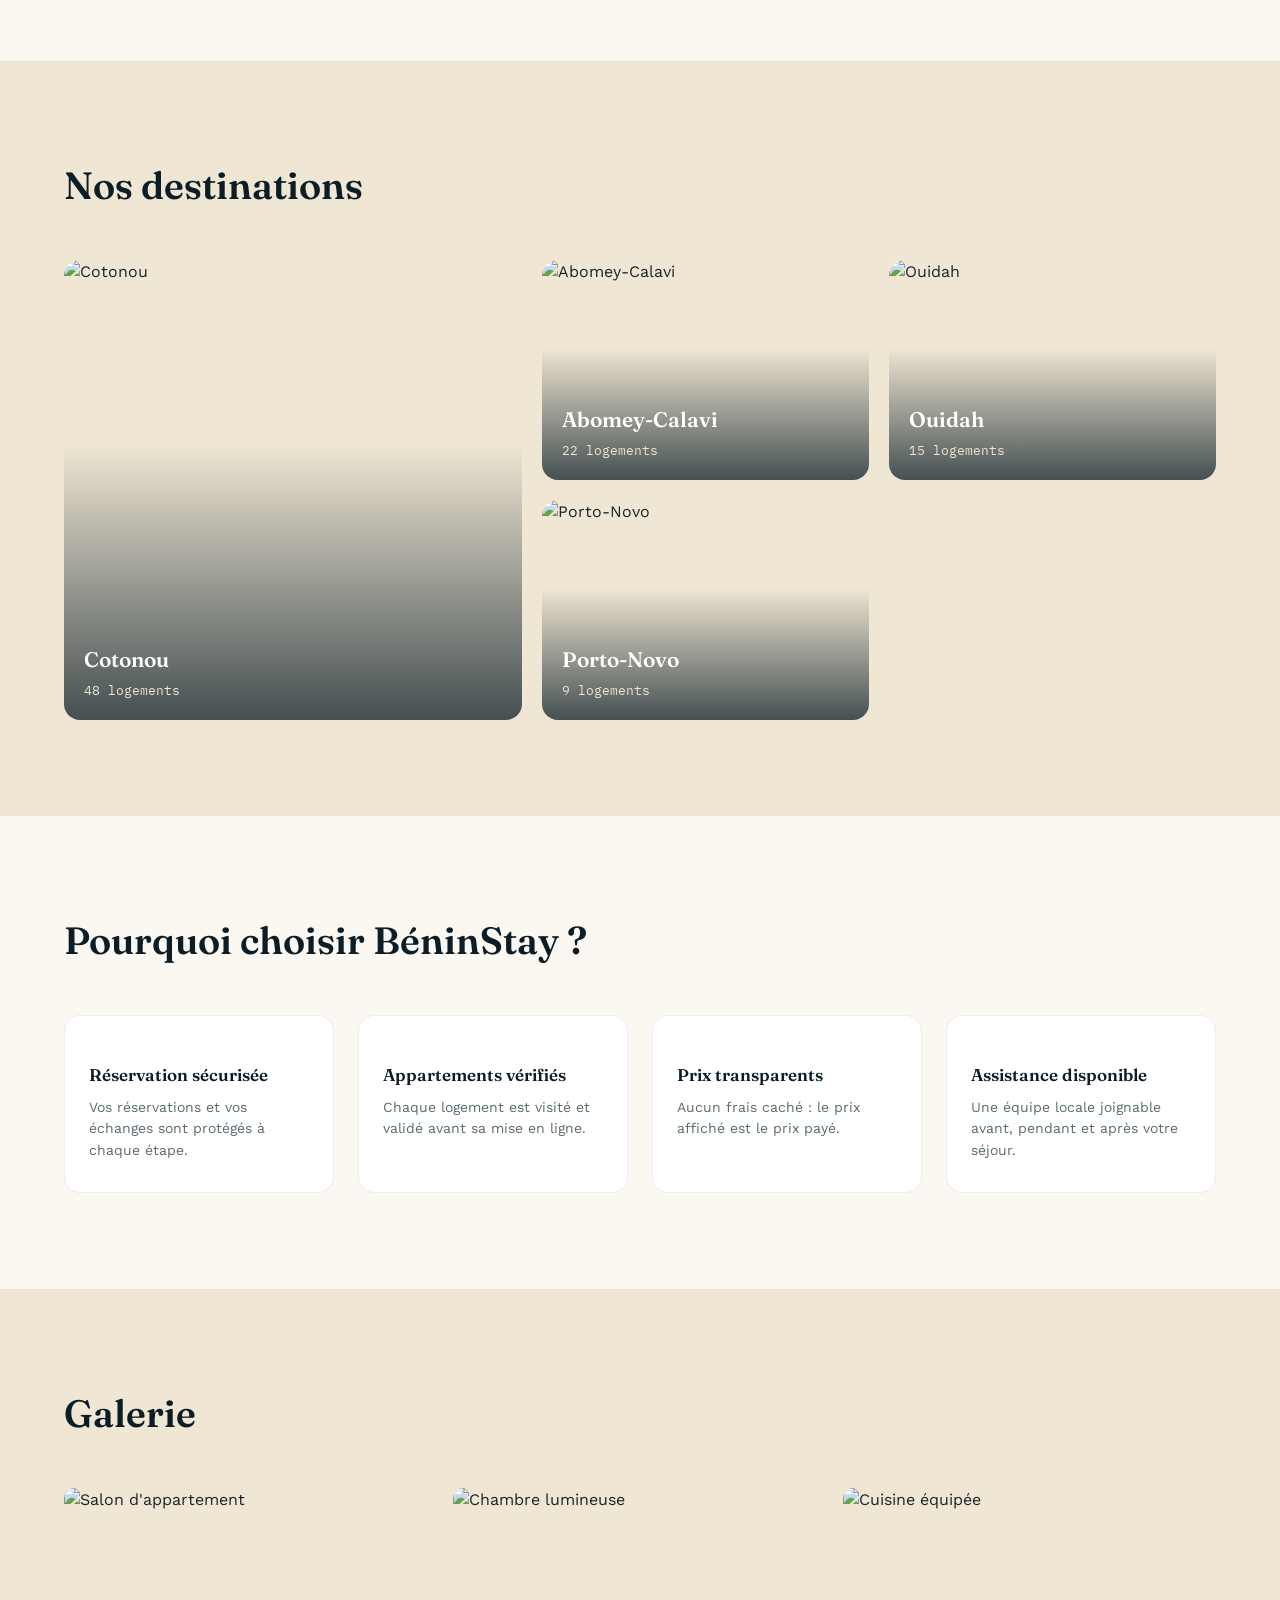
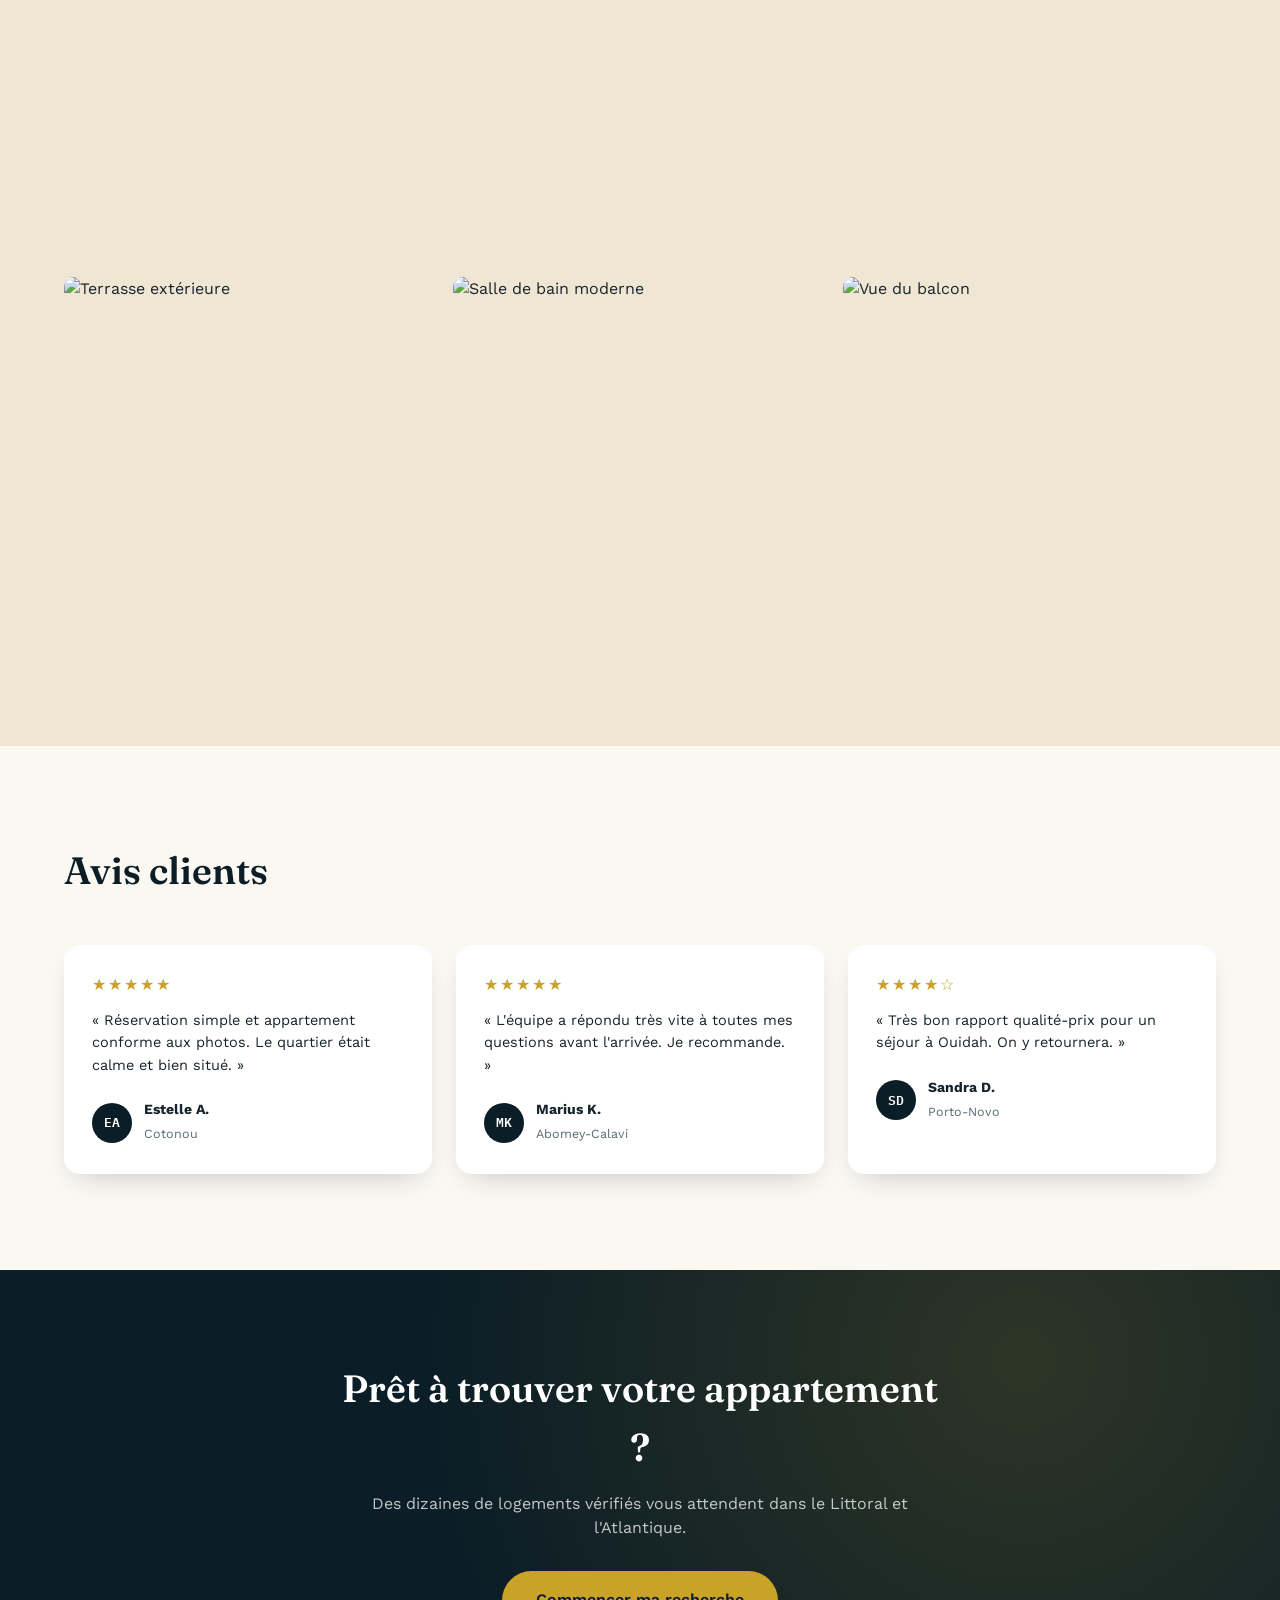
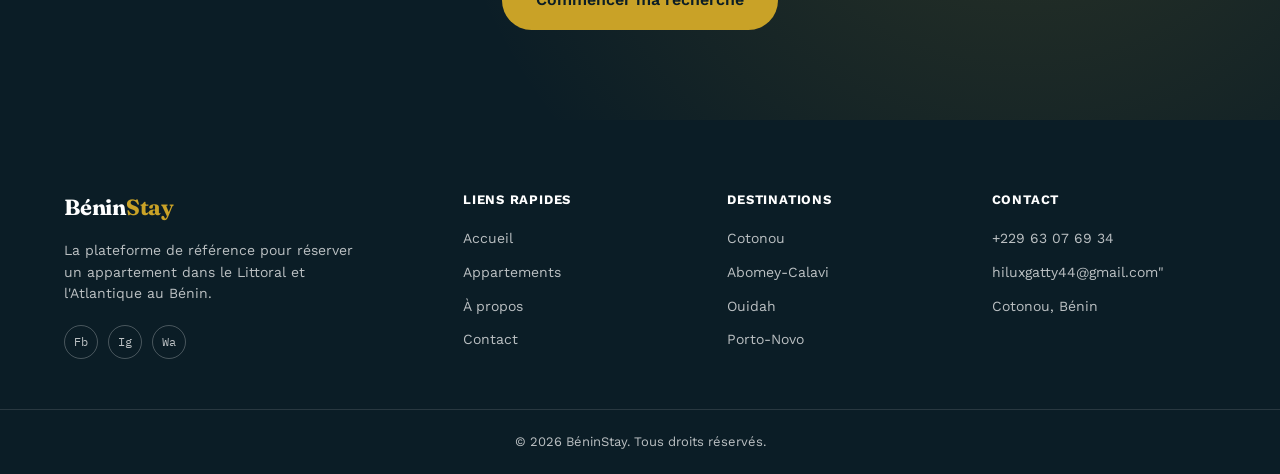
==== commit 98001726: "Update index.html" ====
--- a/index.html
+++ b/index.html
@@ -267,22 +267,22 @@
 
     <div class="features-grid">
       <div class="feature">
-        <div class="feature__icon">🔐</div>
+        <div class="feature__icon"></div>
         <h3>Réservation sécurisée</h3>
         <p>Vos réservations et vos échanges sont protégés à chaque étape.</p>
       </div>
       <div class="feature">
-        <div class="feature__icon">🏠</div>
+        <div class="feature__icon"></div>
         <h3>Appartements vérifiés</h3>
         <p>Chaque logement est visité et validé avant sa mise en ligne.</p>
       </div>
       <div class="feature">
-        <div class="feature__icon">💰</div>
+        <div class="feature__icon"></div>
         <h3>Prix transparents</h3>
         <p>Aucun frais caché : le prix affiché est le prix payé.</p>
       </div>
       <div class="feature">
-        <div class="feature__icon">📞</div>
+        <div class="feature__icon"></div>
         <h3>Assistance disponible</h3>
         <p>Une équipe locale joignable avant, pendant et après votre séjour.</p>
       </div>
@@ -432,4 +432,4 @@
   <script src="js/script.js"></script>
 </body>
 
-</html>+</html>
--- a/css/style.css
+++ b/css/style.css
@@ -797,8 +797,27 @@
 
 /* Tablette portrait / grand mobile : 768px et moins */
 @media (max-width: 768px) {
-  .navbar__links { display: none; } /* remplacé par le menu mobile à l'étape JS */
-  .navbar__burger { display: flex; }
+  .navbar__links {
+    display: none;
+    position: fixed;
+    top: 0;
+    left: 0;
+    width: 100%;
+    height: 100vh;
+    flex-direction: column;
+    align-items: center;
+    justify-content: center;
+    gap: 28px;
+    background: var(--color-navy, #0B1D26);
+    z-index: 999;
+  }
+  .navbar__links.is-open {
+    display: flex;
+  }
+  .navbar__burger { display: flex; z-index: 1000; }
+  .navbar__burger.is-open span:nth-child(1) { transform: translateY(7px) rotate(45deg); }
+  .navbar__burger.is-open span:nth-child(2) { opacity: 0; }
+  .navbar__burger.is-open span:nth-child(3) { transform: translateY(-7px) rotate(-45deg); }
 
   .hero { min-height: 100vh; }
   .search-wrap { margin-top: -40px; }
@@ -840,4 +859,4 @@
   .account { padding: 130px 16px 60px; }
   .history-card { flex-direction: column; align-items: flex-start; }
   .history-card__side { text-align: left; }
-}+}
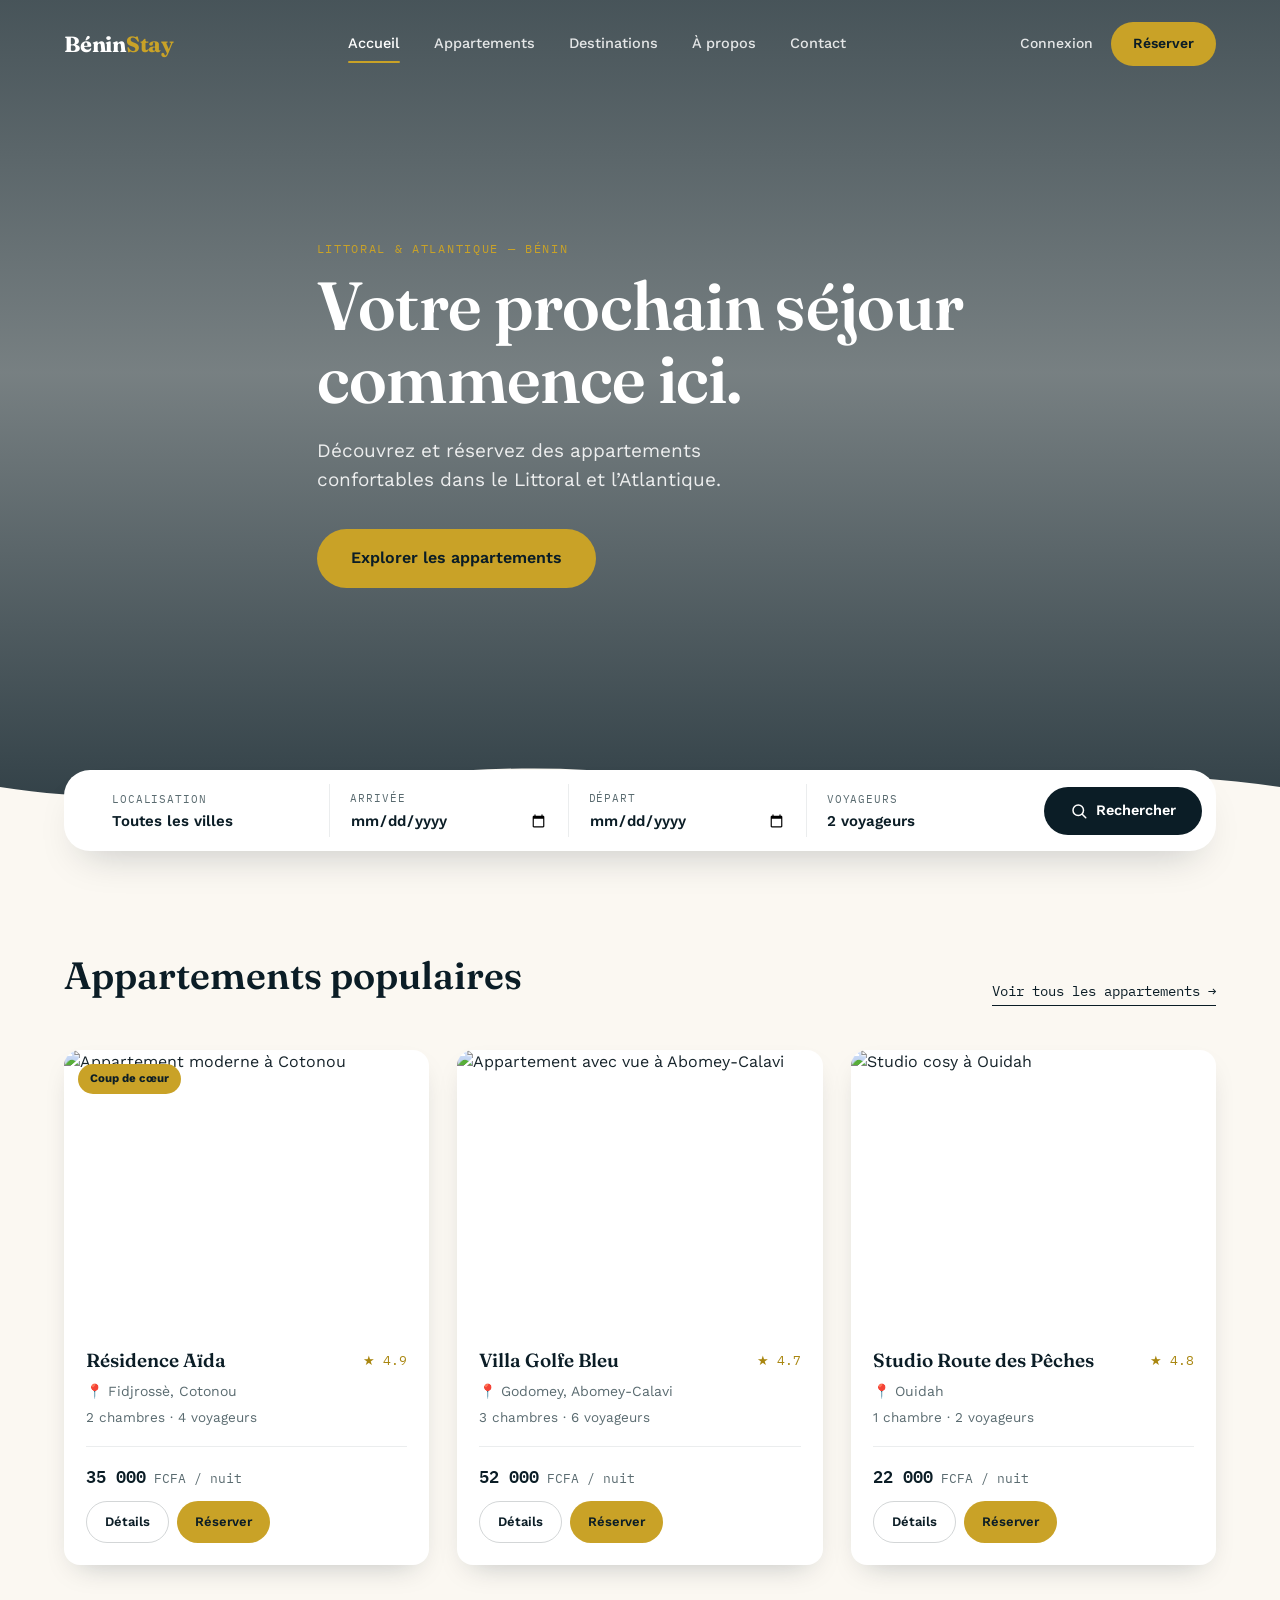
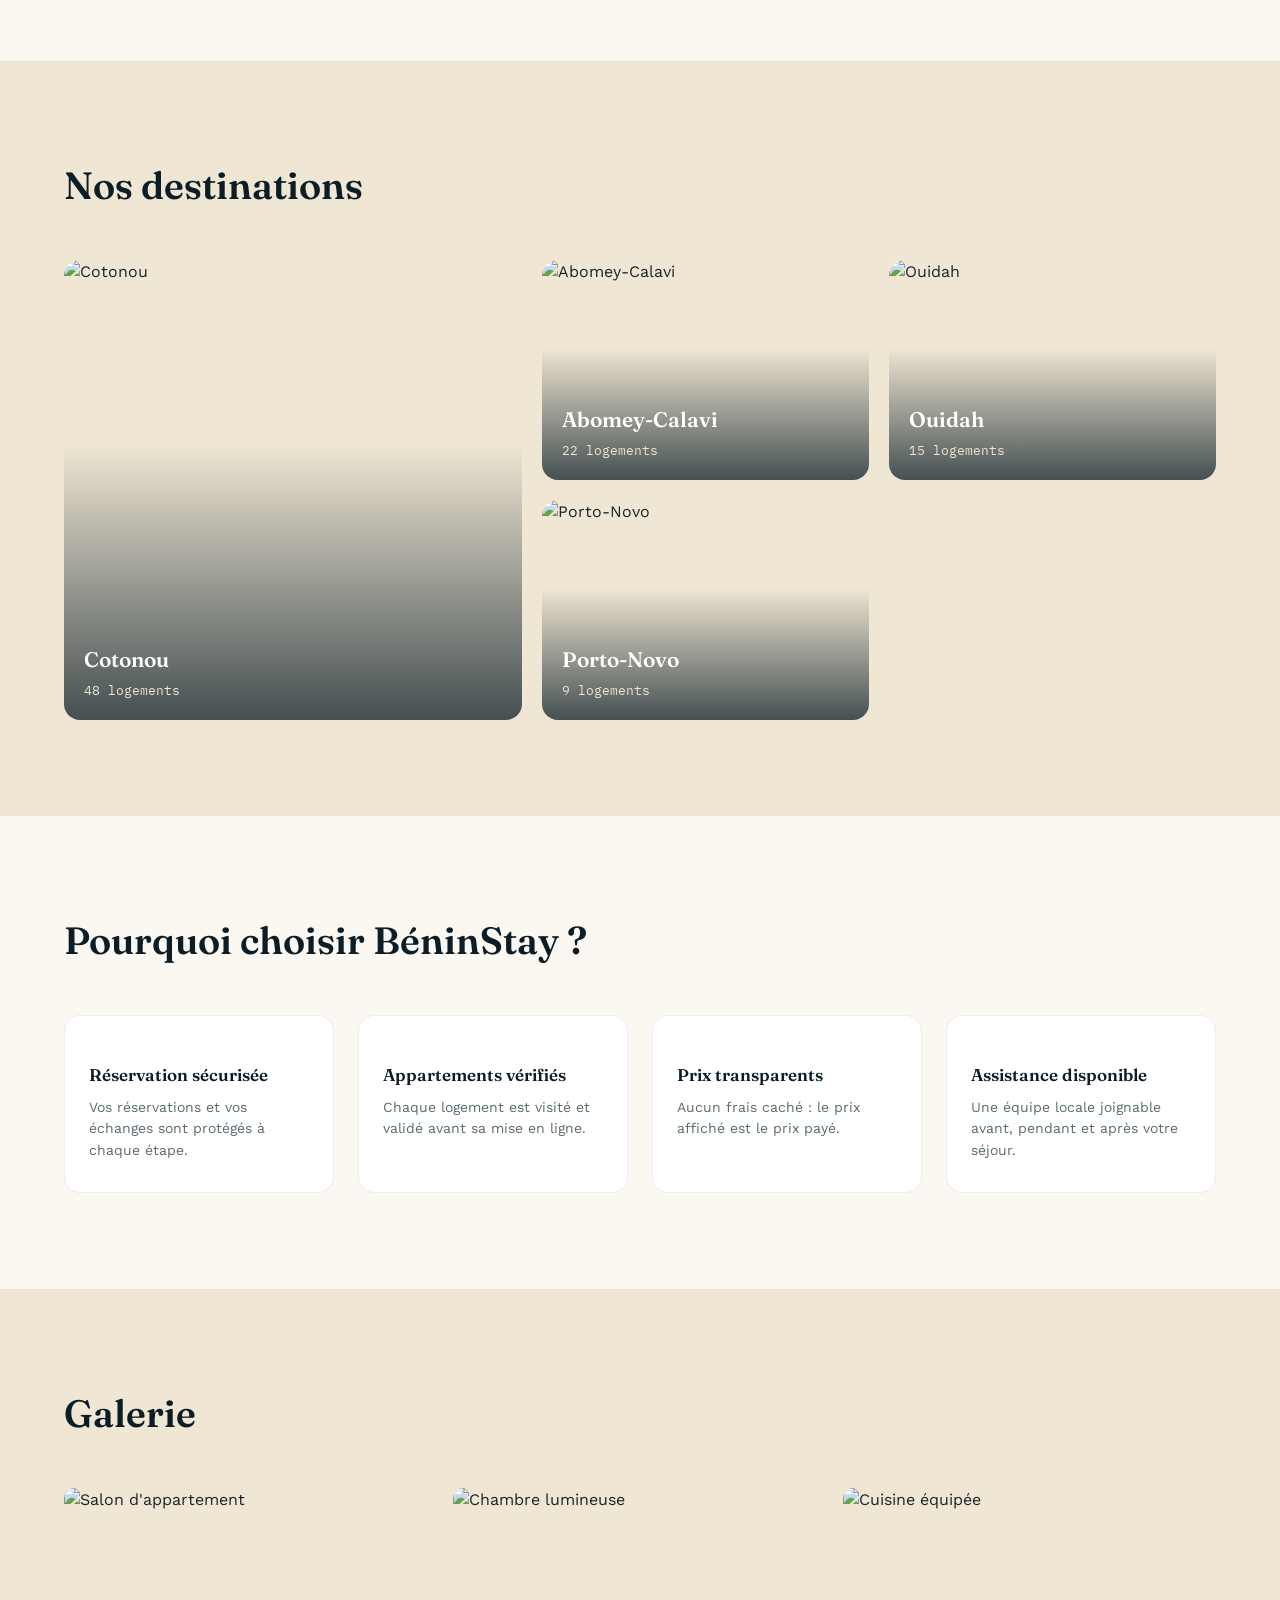
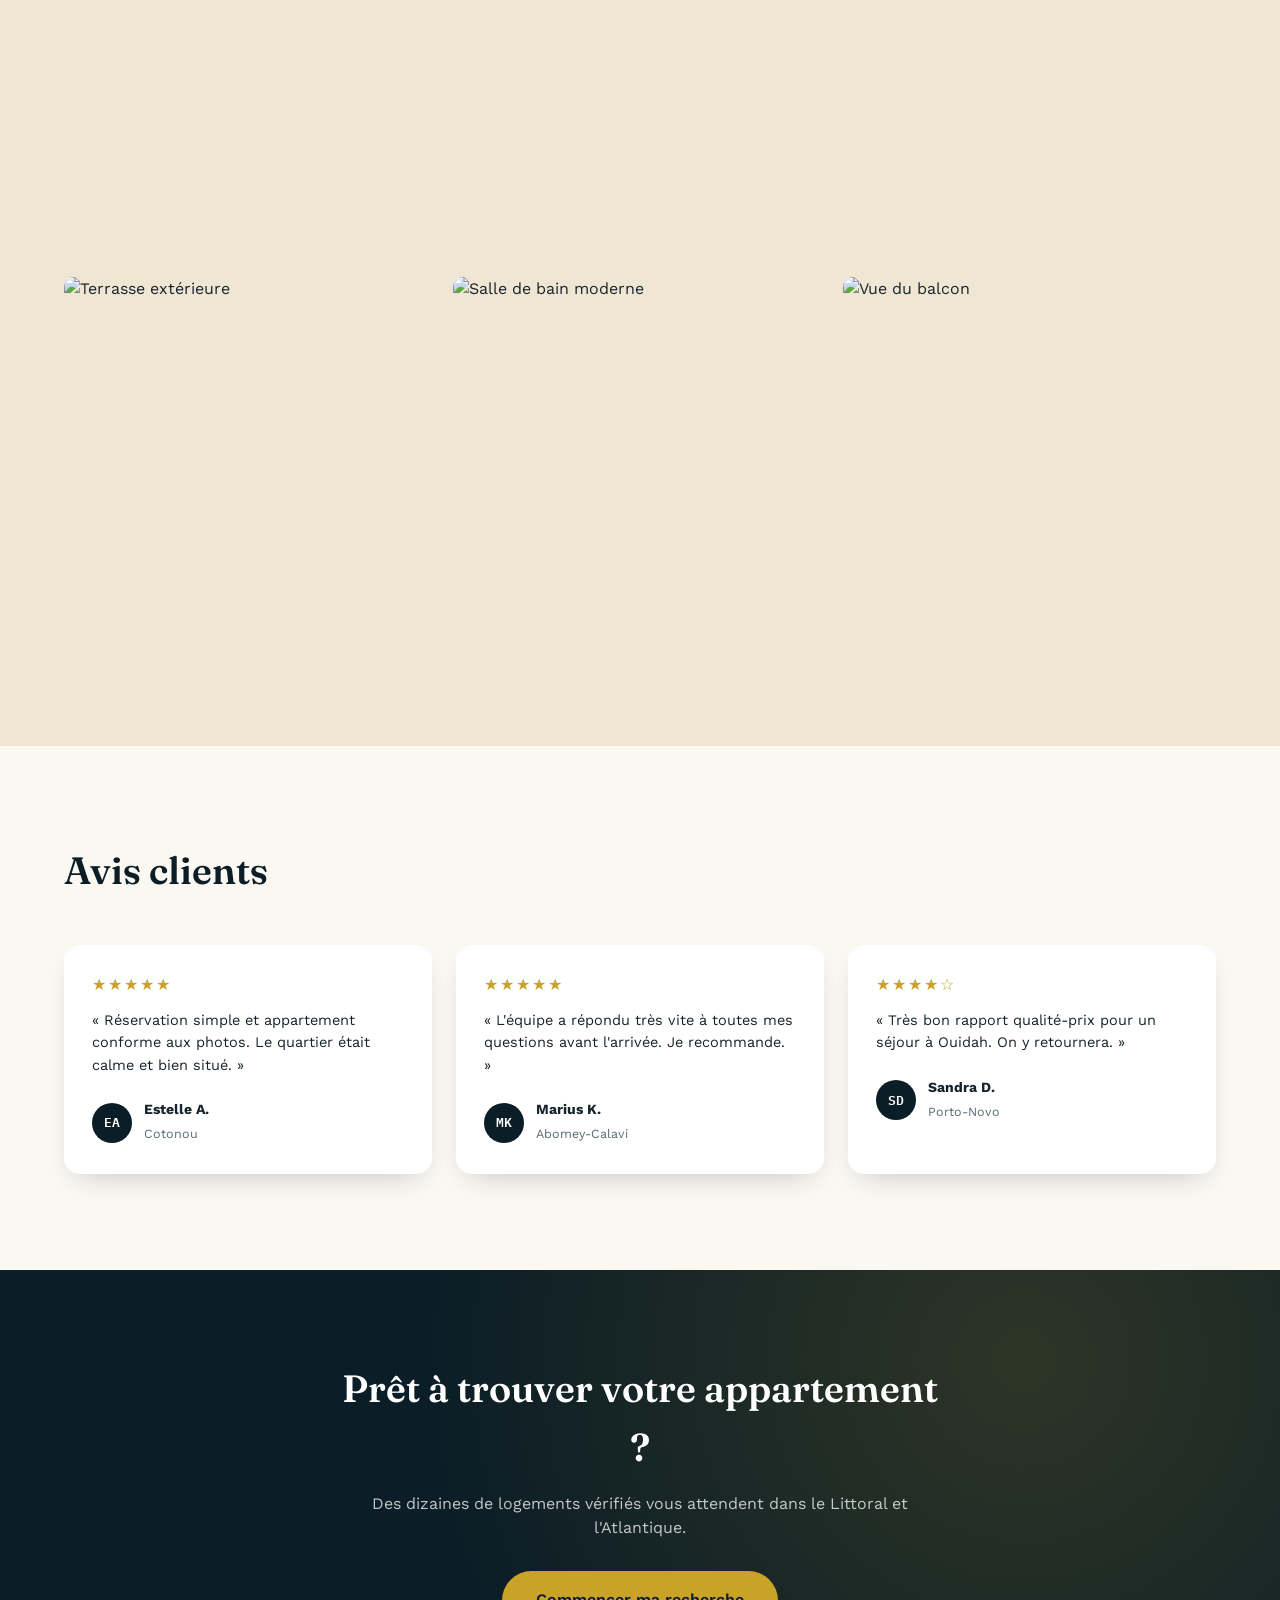
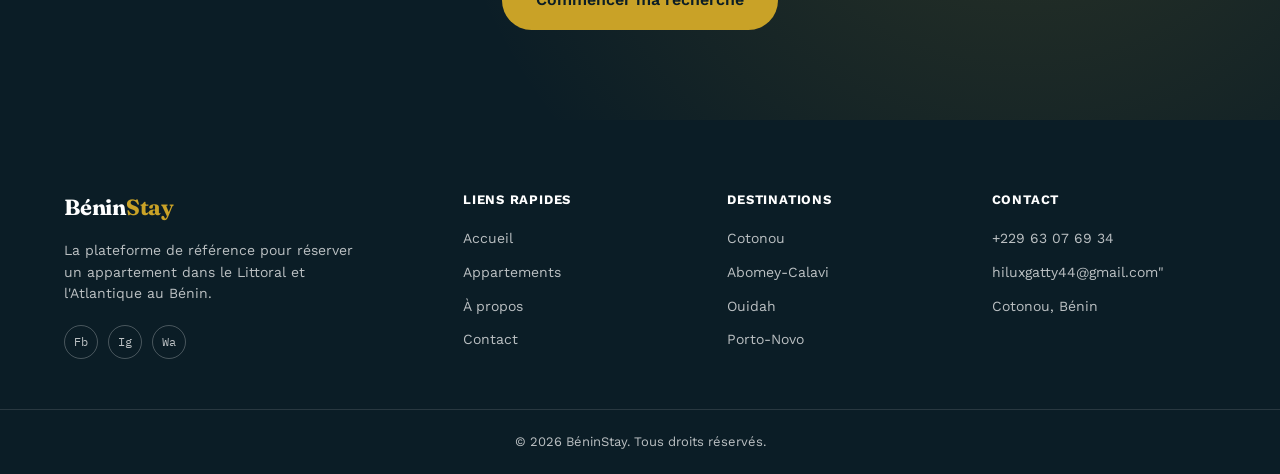
==== commit bb5b97a9: "Update index.html" ====
--- a/index.html
+++ b/index.html
@@ -34,6 +34,7 @@
       </nav>
 
       <div class="navbar__actions">
+        <div id="navAuthSlot"></div>
         <a href="appartements.html" class="btn btn--gold navbar__cta">Réserver</a>
         <!-- Bouton menu mobile (le comportement JS sera ajouté à l'étape suivante) -->
         <button class="navbar__burger" id="navBurger" aria-label="Ouvrir le menu" aria-expanded="false">
